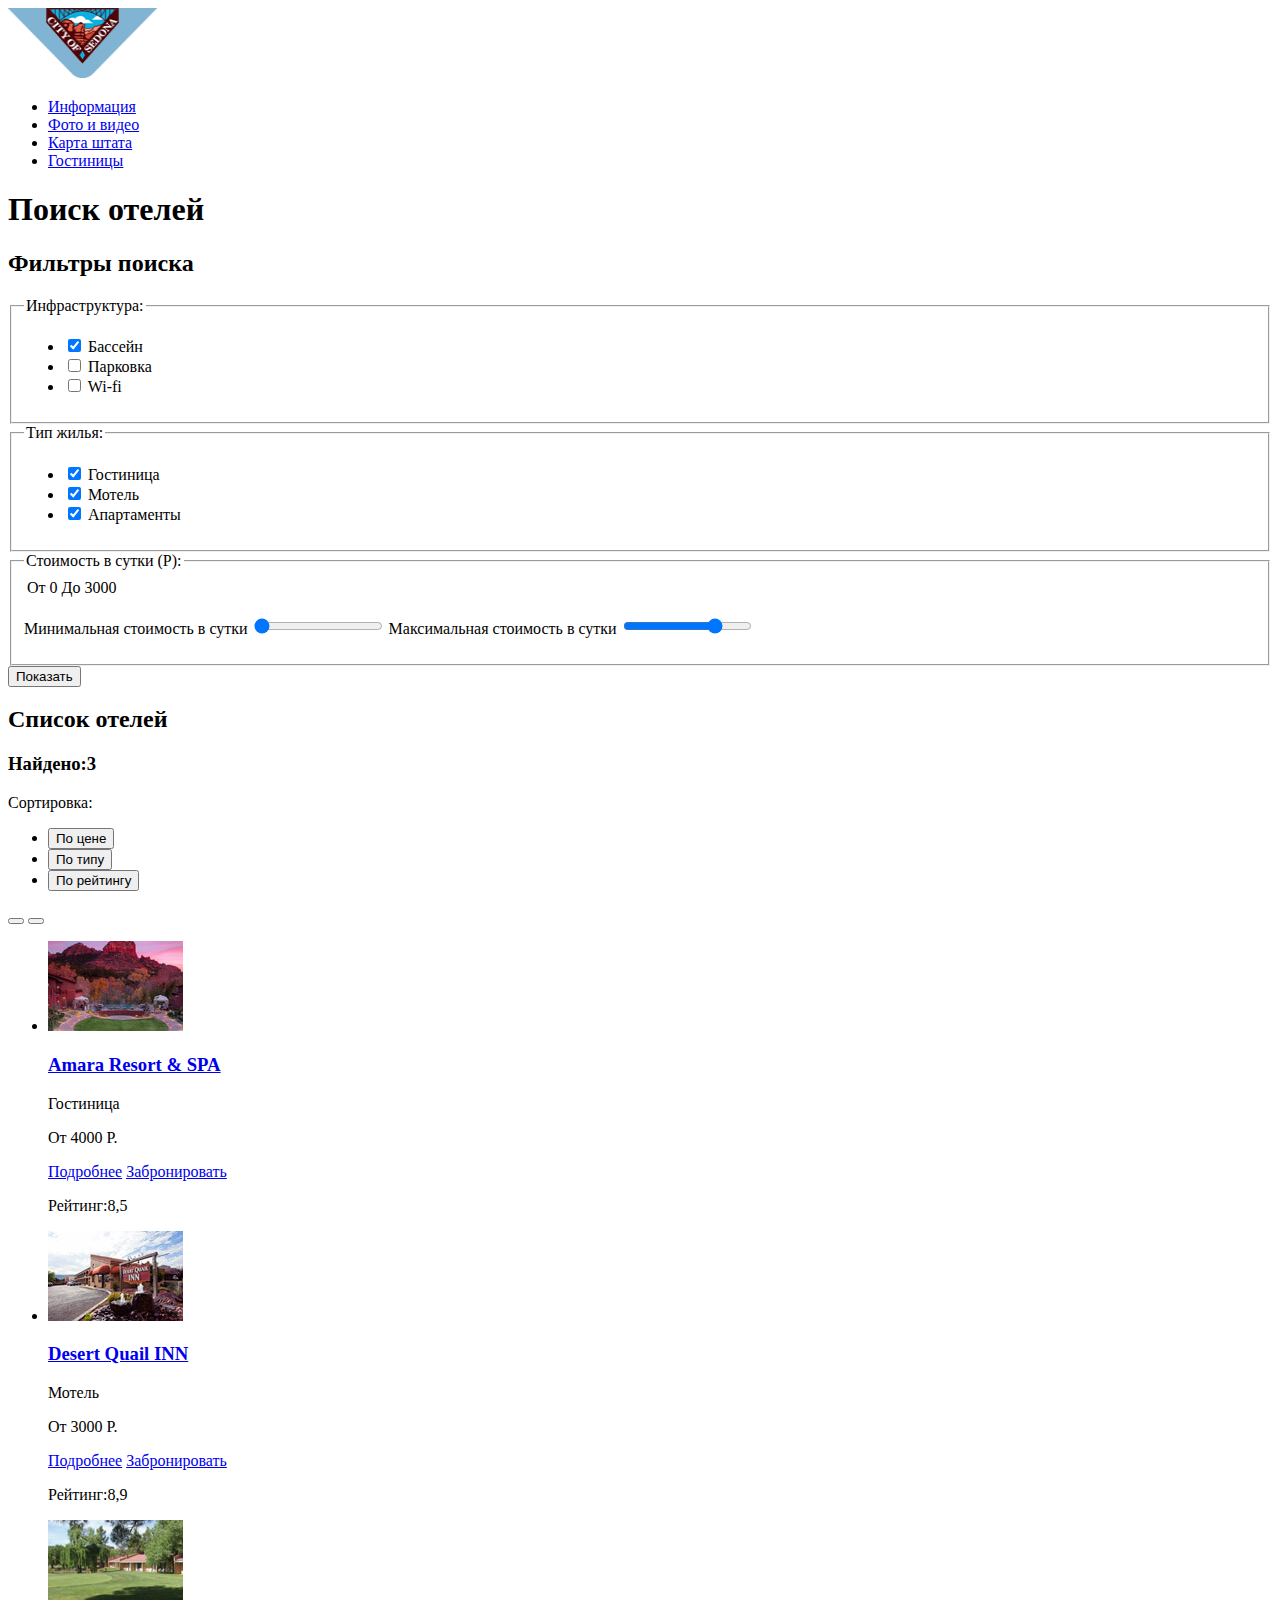
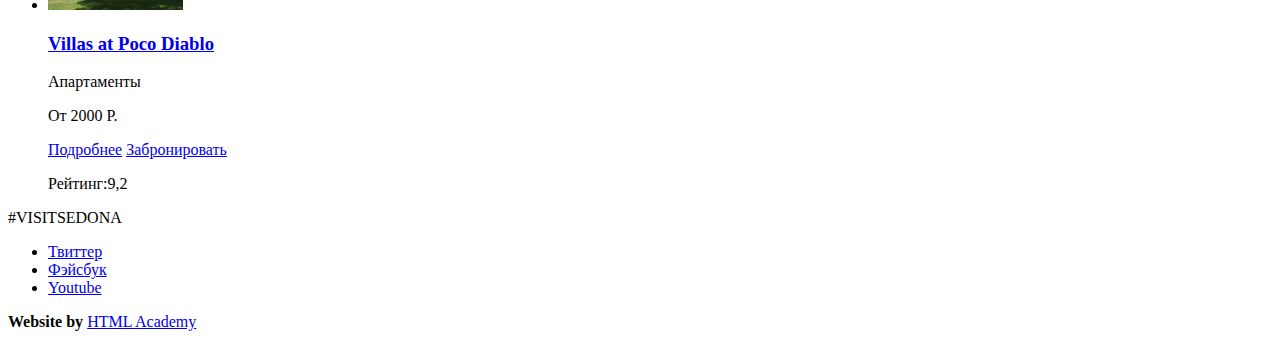
==== hotels.html @ f0451acb "Сделала формы и доработала доступность" ====
<!DOCTYPE html>
<html lang="ru">
  <head>
    <meta charset="utf-8">
    <title>HTML Academy: Седона</title>
  </head>
  <body>
    <header class="main-header">
      <a class="main-header-logo">
        <img src="img/index-logo.png" alt="Логотип городка Седона" width="150" height="70">
      </a>
      <nav class="main-navigation">
        <ul class="main-navigation-list">
          <li><a href="info.html">Информация</a></li>
          <li><a href="Media.html">Фото и видео</a></li>
          <li><a href="MapState.html">Карта штата</a></li>
          <li><a href="Hotels.html">Гостиницы</a></li>
        </ul>
      </nav>
    </header>
    <main class="container">
      <h1 class="visually-hidden">Поиск отелей</h1>
      <section class="filters">
        <h2 class="visually-hidden">Фильтры поиска</h2>
        <form class="filter" method="get" action="https://echo.htmlacademy.ru" onsubmit="return false" oninput="mincostout.value = mincost.valueAsNumber, maxcostout.value = maxcost.valueAsNumber">
          <fieldset>
            <legend>Инфраструктура:</legend>
            <ul>
              <li class="filter-option">
                <input class="visually-hidden filter-input filter-input-checkbox" type="checkbox" name="pool" id="filter-pool" checked>
                <label for="filter-pool">Бассейн</label>
              </li>
              <li class="filter-option">
                <input class="visually-hidden filter-input filter-input-checkbox" type="checkbox" name="parking" id="filter-parking" >
                <label for="filter-parking">Парковка</label>
              </li>
              <li class="filter-option">
                <input class="visually-hidden filter-input filter-input-checkbox" type="checkbox" name="Wi-fi" id="filter-Wi-fi" >
                <label for="filter-Wi-fi">Wi-fi</label>
              </li>
            </ul>
          </fieldset>
          <fieldset>
            <legend>Тип жилья:</legend>
            <ul>
              <li class="filter-option">
                <input class="visually-hidden filter-input filter-input-checkbox" type="checkbox" name="hotel" id="filter-hotel" checked>
                <label for="filter-hotel">Гостиница</label>
              </li>
              <li class="filter-option">
                <input class="visually-hidden filter-input filter-input-checkbox" type="checkbox" name="motel" id="filter-motel" checked>
                <label for="filter-motel">Мотель</label>
              </li>
              <li class="filter-option">
                <input class="visually-hidden filter-input filter-input-checkbox" type="checkbox" name="apartment" id="filter-apartment" checked>
                <label for="filter-apartment">Апартаменты</label>
              </li>
            </ul>
          </fieldset>
          <fieldset>
            <legend>Стоимость в сутки (Р):</legend>
            <table>
              <tr>
                <td class="filter-out">
                  От <output name="mincostout" for="filter-min-cost">0</output>
                </td>
                <td class="filter-out">
                  До <output name="maxcostout" for="filter-max-cost">3000</output>
                </td>
              </tr>
            </table>
            <p class="filter-range">
              <label  class="visually-hidden" for="filter-min-cost">Минимальная стоимость в сутки</label>
              <input type="range" id="filter-min-cost" name="mincost" min="0" max="4000" value="0">
              <label  class="visually-hidden" for="filter-max-cost">Максимальная стоимость в сутки</label>
              <input type="range" id="filter-max-cost" name="maxcost" min="0" max="4000" value="3000">
            </p>
          </fieldset>
          <button class="button" type="submit">Показать</button>
        </form>
      </section>
      <section class="result-filters">
        <h2 class="visually-hidden">Список отелей</h2>
        <header class="header-result">
          <h3>Найдено:3</h3>
          <p>Сортировка:</p>
          <ul class="sort-list">
            <li class="sort-item-current">
              <button class="button-sort" type="button">По цене</button>
            </li>
            <li>
              <button class="button-sort" type="button">По типу</button>
            </li>
            <li>
              <button class="button-sort" type="button">По рейтингу</button>
            </li>
          </ul>
          <button class="sort-up" type="button"></button>
          <button class="sort-down" type="button"></button>
        </header>
        <!--<table class="hotels-list">
          <tr>
            <td class="hotel-item-image">
              <a href="hotel-item.html">
                <img src="img/hotel-1.jpg" width="135" height="90" alt="Отель Amara Resort &amp; SPA">
              </a>
            </td>
            <td class="hotel-item-desc">
              <h3>
                <a href="hotel-item.html">Amara Resort &amp; SPA</a>
              </h3>
              <p class="hotel-item-kind">Гостиница</p>
              <p class="hotel-item-price">От 4000 Р.</p>
              <a class="button button-more" href="hotel-item.html">Подробнее</a>
              <a class="button button-book" href="#">Забронировать</a>
            </td>
            <td class="rating">
              <span class="stars-four"></span>
              <p class="rating-value">Рейтинг:8,5</p>
            </td>
          </tr>
          <tr>
            <td class="hotel-item-image">
              <a href="hotel-item.html">
                <img src="img/hotel-2.jpg" width="135" height="90" alt="Desert Quail INN">
              </a>
            </td>
            <td class="hotel-item-desc">
              <h3>
                <a href="hotel-item.html">Desert Quail INN</a>
              </h3>
              <p class="hotel-item-kind">Мотель</p>
              <p class="hotel-item-price">От 3000 Р.</p>
              <a class="button button-more" href="hotel-item.html">Подробнее</a>
              <a class="button button-book" href="#">Забронировать</a>
            </td>
            <td class="rating">
              <span class="stars-three"></span>
              <p class="rating-value">Рейтинг:8,9</p>
            </td>
          </tr>
          <tr>
            <td class="hotel-item-image">
              <a href="hotel-item.html">
                <img src="img/hotel-3.jpg" width="135" height="90" alt="Villas at Poco Diablo">
              </a>
            </td>
            <td class="hotel-item-desc">
              <h3>
                <a href="hotel-item.html">Villas at Poco Diablo</a>
              </h3>
              <p class="hotel-item-kind">Апартаменты</p>
              <p class="hotel-item-price">От 2000 Р.</p>
              <a class="button button-more" href="hotel-item.html">Подробнее</a>
              <a class="button button-book" href="#">Забронировать</a>
            </td>
            <td class="rating">
              <span class="stars-two"></span>
              <p class="rating-value">Рейтинг:9,2</p>
            </td>
          </tr>
        </table>-->
        <ul class="hotels-list">
          <li>
            <div class="hotel-item-image">
              <a href="hotel-item.html">
                <img src="img/hotel-1.jpg" width="135" height="90" alt="Отель Amara Resort &amp; SPA">
              </a>
            </div>
            <div class="hotel-item-desc">
              <h3>
                <a href="hotel-item.html">Amara Resort &amp; SPA</a>
              </h3>
              <p class="hotel-item-kind">Гостиница</p>
              <p class="hotel-item-price">От 4000 Р.</p>
              <a class="button button-more" href="hotel-item.html">Подробнее</a>
              <a class="button button-book" href="#">Забронировать</a>
            </div>
            <div class="rating">
              <span class="stars-four"></span>
              <p class="rating-value">Рейтинг:8,5</p>
            </div>
          </li>
          <li>
            <div class="hotel-item-image">
              <a href="hotel-item.html">
                <img src="img/hotel-2.jpg" width="135" height="90" alt="Desert Quail INN">
              </a>
            </div>
            <div class="hotel-item-desc">
              <h3>
                <a href="hotel-item.html">Desert Quail INN</a>
              </h3>
              <p class="hotel-item-kind">Мотель</p>
              <p class="hotel-item-price">От 3000 Р.</p>
              <a class="button button-more" href="hotel-item.html">Подробнее</a>
              <a class="button button-book" href="#">Забронировать</a>
            </div>
            <div class="rating">
              <span class="stars-three"></span>
              <p class="rating-value">Рейтинг:8,9</p>
            </div>
          </li>
          <li>
            <div class="hotel-item-image">
              <a href="hotel-item.html">
                <img src="img/hotel-3.jpg" width="135" height="90" alt="Villas at Poco Diablo">
              </a>
            </div>
            <div class="hotel-item-desc">
              <h3>
                <a href="hotel-item.html">Villas at Poco Diablo</a>
              </h3>
              <p class="hotel-item-kind">Апартаменты</p>
              <p class="hotel-item-price">От 2000 Р.</p>
              <a class="button button-more" href="hotel-item.html">Подробнее</a>
              <a class="button button-book" href="#">Забронировать</a>
            </div>
            <div class="rating">
              <span class="stars-two"></span>
              <p class="rating-value">Рейтинг:9,2</p>
            </div>
          </li>
        </ul>
      </section>
    </main>
    <footer class="main-footer">
      <div class="main-footer-tag">
        <p>#VISITSEDONA</p>
      </div>
      <div class="footer-social">
        <ul>
          <li><a class="social-button" href="#">Твиттер</a></li>
          <li><a class="social-button" href="#">Фэйсбук</a></li>
          <li><a class="social-button" href="#">Youtube</a></li>
        </ul>
      </div>
      <div class="footer-copyright">
        <b>Website by</b>
        <a class="button" href="https://htmlacademy.ru/intensive/htmlcss">HTML Academy</a>
      </div>
    </footer>
  </body>
</html>
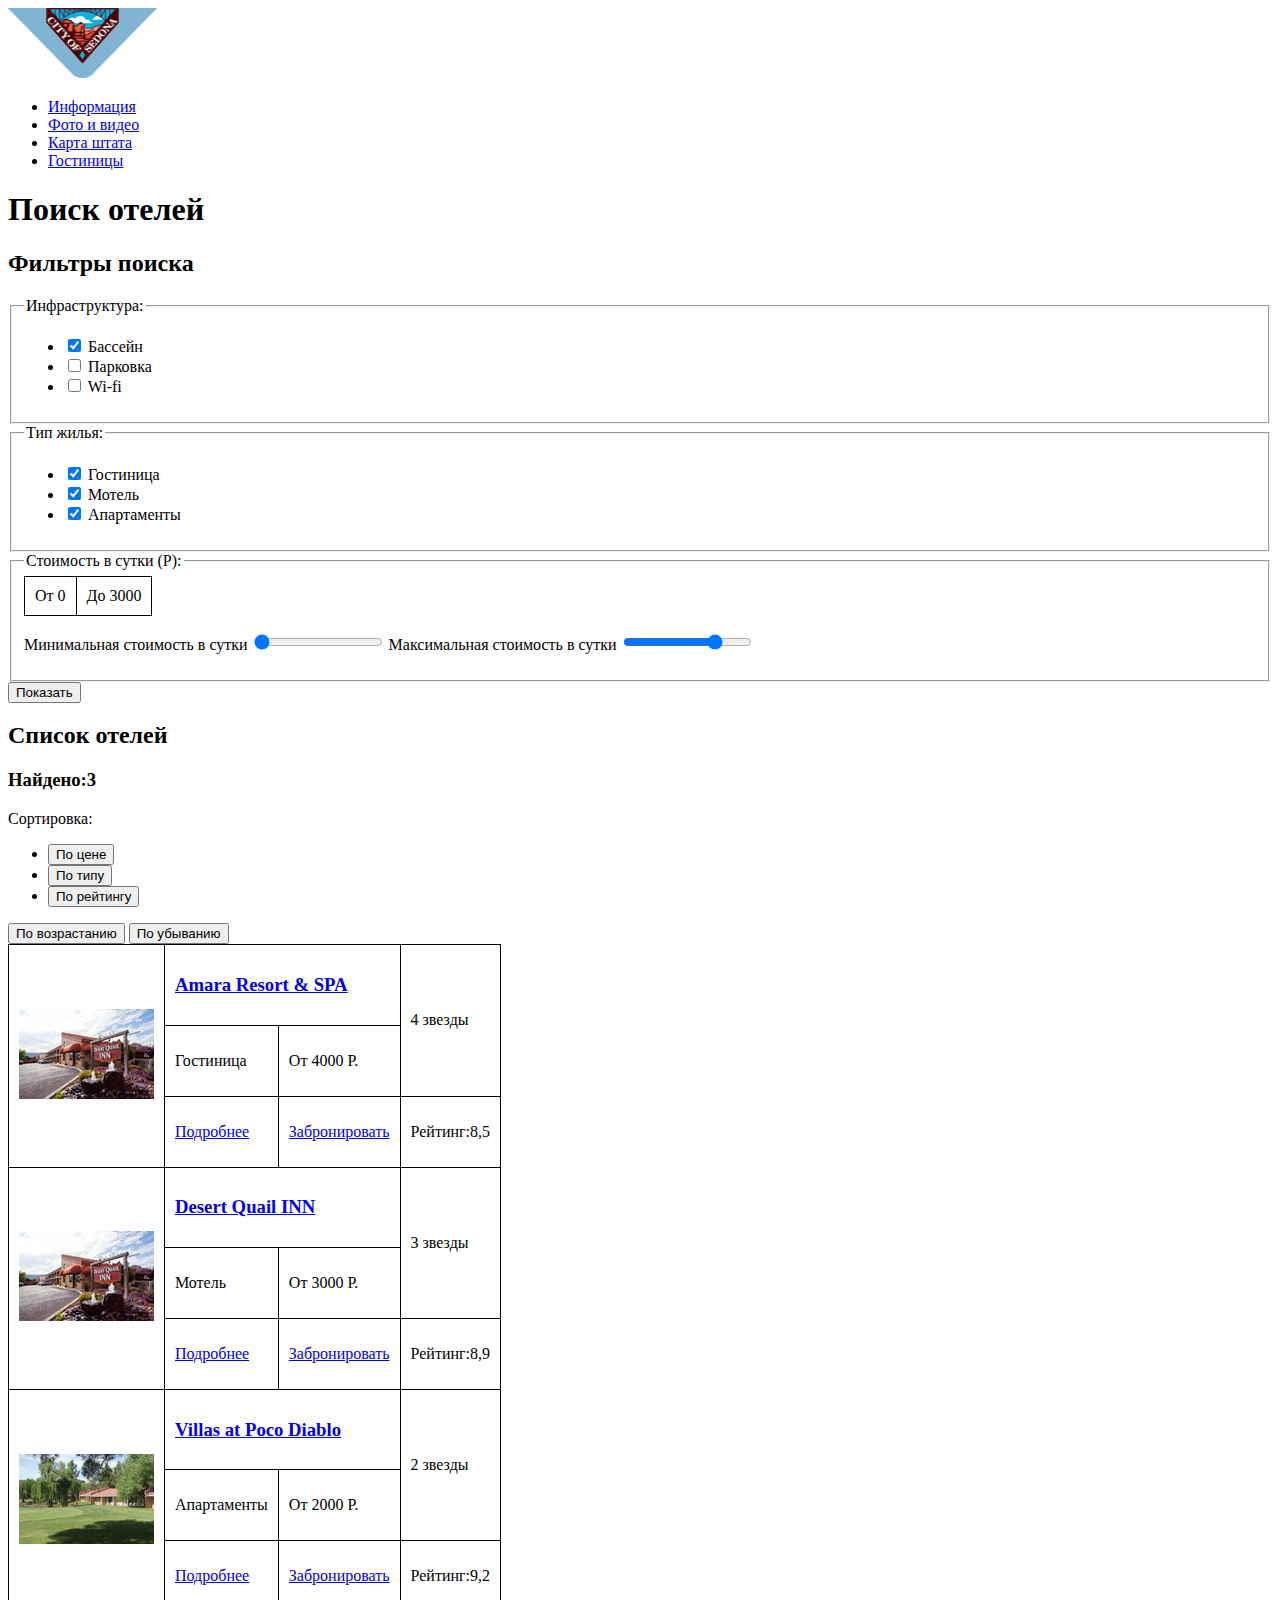
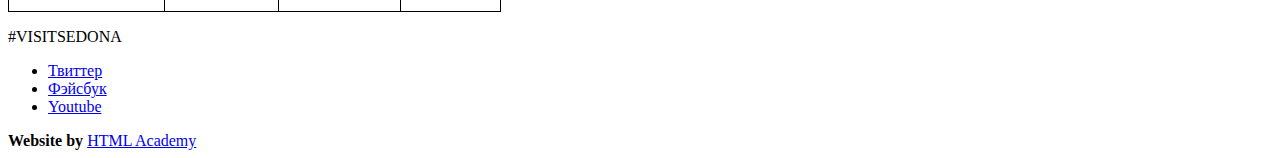
==== commit 6595e09e: "Доработала таблицу" ====
--- a/hotels.html
+++ b/hotels.html
@@ -3,6 +3,15 @@
   <head>
     <meta charset="utf-8">
     <title>HTML Academy: Седона</title>
+    <style>
+      table{
+        border-collapse: collapse;
+      }
+      td {
+        border: 1px solid black;
+        padding: 10px;
+      }
+    </style>
   </head>
   <body>
     <header class="main-header">
@@ -95,72 +104,114 @@
               <button class="button-sort" type="button">По рейтингу</button>
             </li>
           </ul>
-          <button class="sort-up" type="button"></button>
-          <button class="sort-down" type="button"></button>
+          <button class="sort-up" type="button">По возрастанию</button>
+          <button class="sort-down" type="button">По убыванию</button>
         </header>
-        <!--<table class="hotels-list">
-          <tr>
-            <td class="hotel-item-image">
-              <a href="hotel-item.html">
-                <img src="img/hotel-1.jpg" width="135" height="90" alt="Отель Amara Resort &amp; SPA">
-              </a>
-            </td>
-            <td class="hotel-item-desc">
+        <table class="hotels-list">
+          <tr>
+            <td rowspan="3" class="hotel-item-image">
+              <a href="hotel-item.html">
+                <img src="img/hotel-2.jpg" width="135" height="90" alt="Desert Quail INN">
+              </a>
+            </td>
+            <td colspan="2">
               <h3>
                 <a href="hotel-item.html">Amara Resort &amp; SPA</a>
               </h3>
+            </td>
+            <td rowspan="2" class="hotel-item-stars">
+              <span class="stars-four">4 звезды</span>
+            </td>
+          </tr>
+          <tr>
+            <td >
               <p class="hotel-item-kind">Гостиница</p>
+            </td>
+            <td >
               <p class="hotel-item-price">От 4000 Р.</p>
-              <a class="button button-more" href="hotel-item.html">Подробнее</a>
-              <a class="button button-book" href="#">Забронировать</a>
-            </td>
-            <td class="rating">
-              <span class="stars-four"></span>
+            </td>
+          </tr>
+          <tr>
+            <td>
+              <a class="button button-more" href="hotel-item.html">Подробнее</a>
+            </td>
+            <td >
+              <a class="button button-book" href="#">Забронировать</a>
+            </td>
+            <td>
               <p class="rating-value">Рейтинг:8,5</p>
             </td>
           </tr>
           <tr>
-            <td class="hotel-item-image">
+            <td rowspan="3" class="hotel-item-image">
               <a href="hotel-item.html">
                 <img src="img/hotel-2.jpg" width="135" height="90" alt="Desert Quail INN">
               </a>
             </td>
-            <td class="hotel-item-desc">
+            <td colspan="2">
               <h3>
                 <a href="hotel-item.html">Desert Quail INN</a>
               </h3>
+            </td>
+            <td rowspan="2" class="hotel-item-stars">
+              <span class="stars-three">3 звезды</span>
+            </td>
+          </tr>
+          <tr>
+            <td >
               <p class="hotel-item-kind">Мотель</p>
+            </td>
+            <td >
               <p class="hotel-item-price">От 3000 Р.</p>
-              <a class="button button-more" href="hotel-item.html">Подробнее</a>
-              <a class="button button-book" href="#">Забронировать</a>
-            </td>
-            <td class="rating">
-              <span class="stars-three"></span>
+            </td>
+          </tr>
+          <tr>
+            <td>
+              <a class="button button-more" href="hotel-item.html">Подробнее</a>
+            </td>
+            <td >
+              <a class="button button-book" href="#">Забронировать</a>
+            </td>
+            <td>
               <p class="rating-value">Рейтинг:8,9</p>
             </td>
           </tr>
           <tr>
-            <td class="hotel-item-image">
+            <td rowspan="3" class="hotel-item-image">
               <a href="hotel-item.html">
                 <img src="img/hotel-3.jpg" width="135" height="90" alt="Villas at Poco Diablo">
               </a>
             </td>
-            <td class="hotel-item-desc">
+            <td colspan="2">
               <h3>
                 <a href="hotel-item.html">Villas at Poco Diablo</a>
               </h3>
+            </td>
+            <td rowspan="2" class="hotel-item-stars">
+              <span class="stars-two">2 звезды</span>
+            </td>
+          </tr>
+          <tr>
+            <td >
               <p class="hotel-item-kind">Апартаменты</p>
+            </td>
+            <td >
               <p class="hotel-item-price">От 2000 Р.</p>
-              <a class="button button-more" href="hotel-item.html">Подробнее</a>
-              <a class="button button-book" href="#">Забронировать</a>
-            </td>
-            <td class="rating">
-              <span class="stars-two"></span>
+            </td>
+          </tr>
+          <tr>
+            <td>
+              <a class="button button-more" href="hotel-item.html">Подробнее</a>
+            </td>
+            <td >
+              <a class="button button-book" href="#">Забронировать</a>
+            </td>
+            <td>
               <p class="rating-value">Рейтинг:9,2</p>
             </td>
           </tr>
-        </table>-->
-        <ul class="hotels-list">
+        </table>
+        <!--<ul class="hotels-list">
           <li>
             <div class="hotel-item-image">
               <a href="hotel-item.html">
@@ -221,7 +272,7 @@
               <p class="rating-value">Рейтинг:9,2</p>
             </div>
           </li>
-        </ul>
+        </ul>-->
       </section>
     </main>
     <footer class="main-footer">
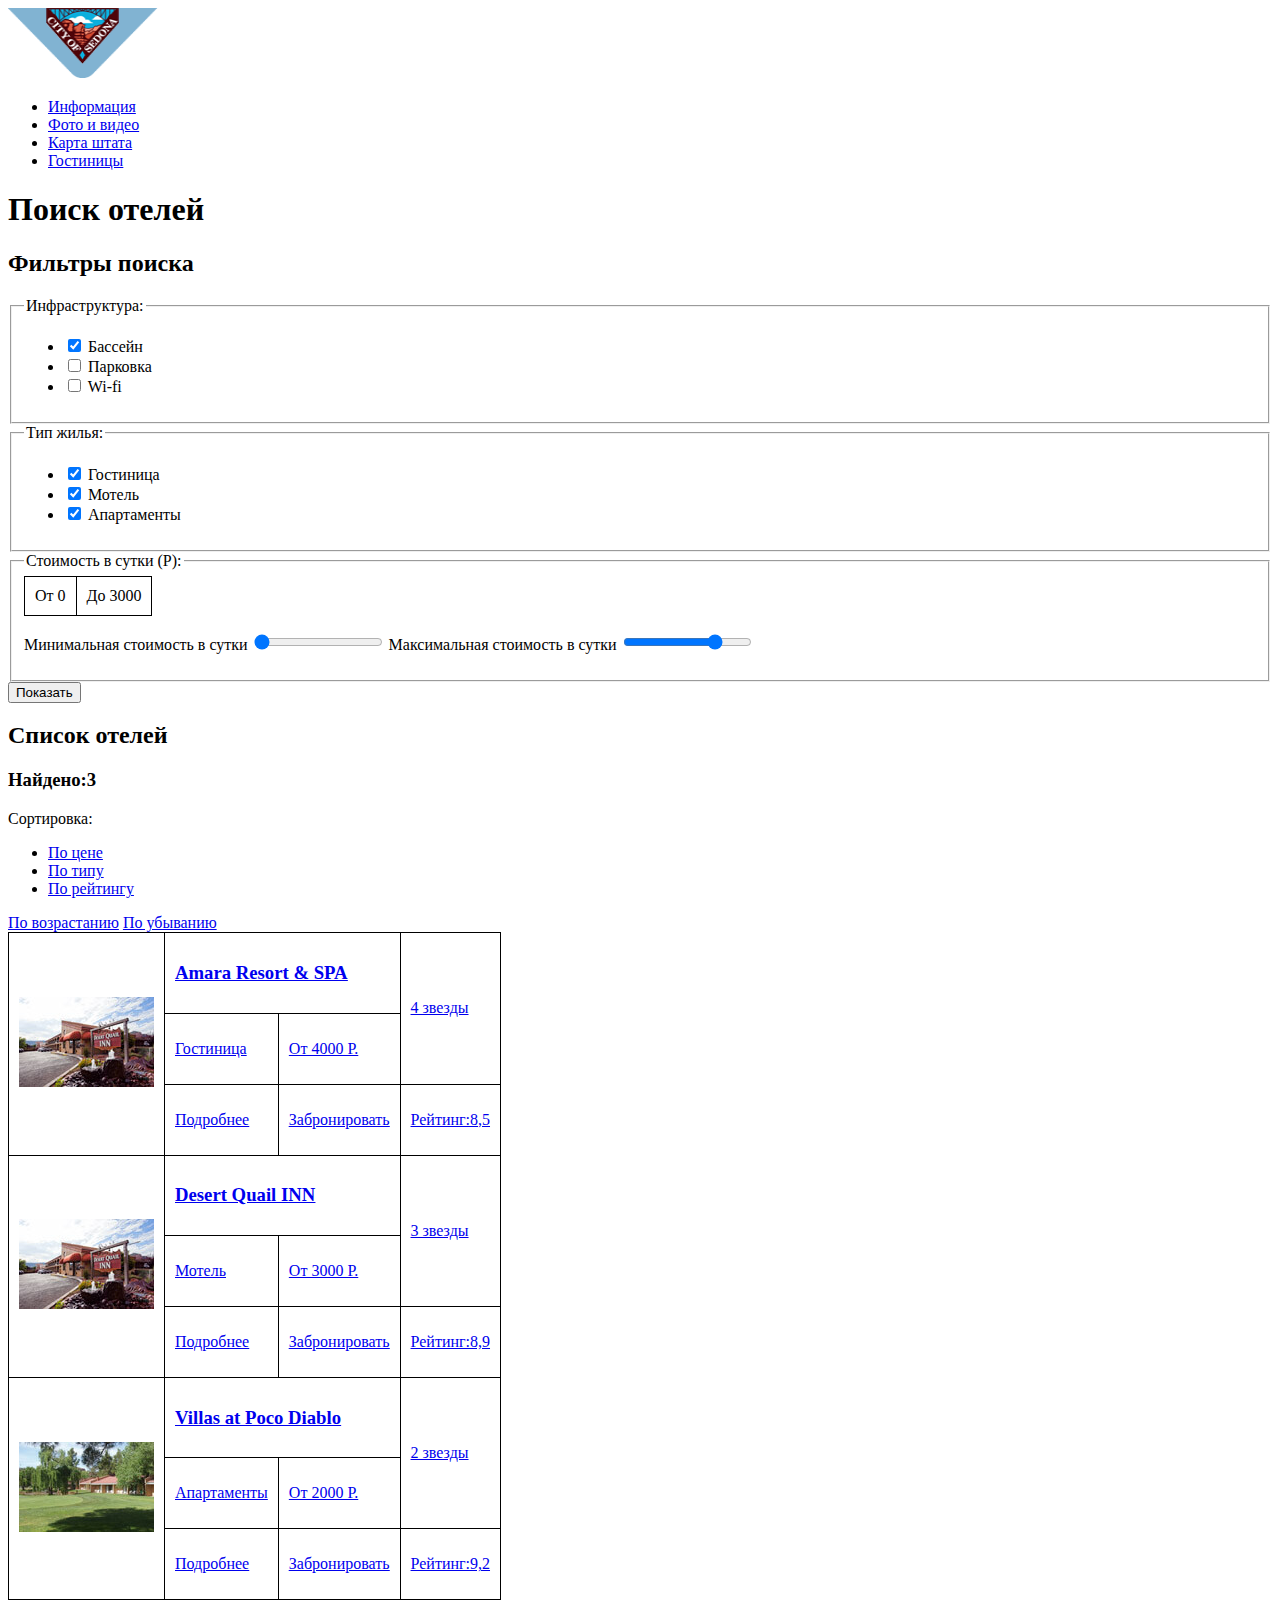
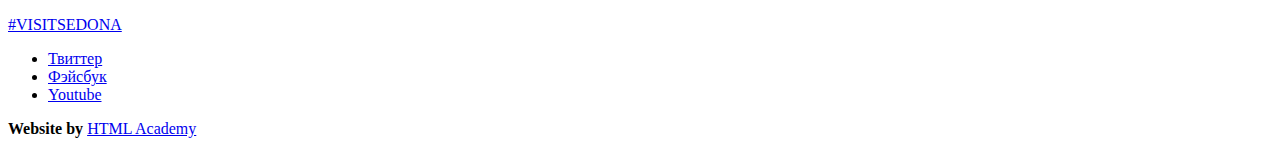
==== commit ccdc4be2: "Базовая стилизация главной страницы" ====
--- a/hotels.html
+++ b/hotels.html
@@ -95,17 +95,17 @@
           <p>Сортировка:</p>
           <ul class="sort-list">
             <li class="sort-item-current">
-              <button class="button-sort" type="button">По цене</button>
+              <a href="#" class="button-sort" >По цене</a>
             </li>
             <li>
-              <button class="button-sort" type="button">По типу</button>
+              <a href="#"  class="button-sort" >По типу</a>
             </li>
             <li>
-              <button class="button-sort" type="button">По рейтингу</button>
+              <a href="#"  class="button-sort" >По рейтингу</a>
             </li>
           </ul>
-          <button class="sort-up" type="button">По возрастанию</button>
-          <button class="sort-down" type="button">По убыванию</button>
+          <a  href="#" class="sort-up">По возрастанию</a>
+          <a href="#" class="sort-down">По убыванию</button>
         </header>
         <table class="hotels-list">
           <tr>
@@ -211,6 +211,7 @@
             </td>
           </tr>
         </table>
+        <div onclick="document.window.href = 'www.yandex.ru'"></div>
         <!--<ul class="hotels-list">
           <li>
             <div class="hotel-item-image">
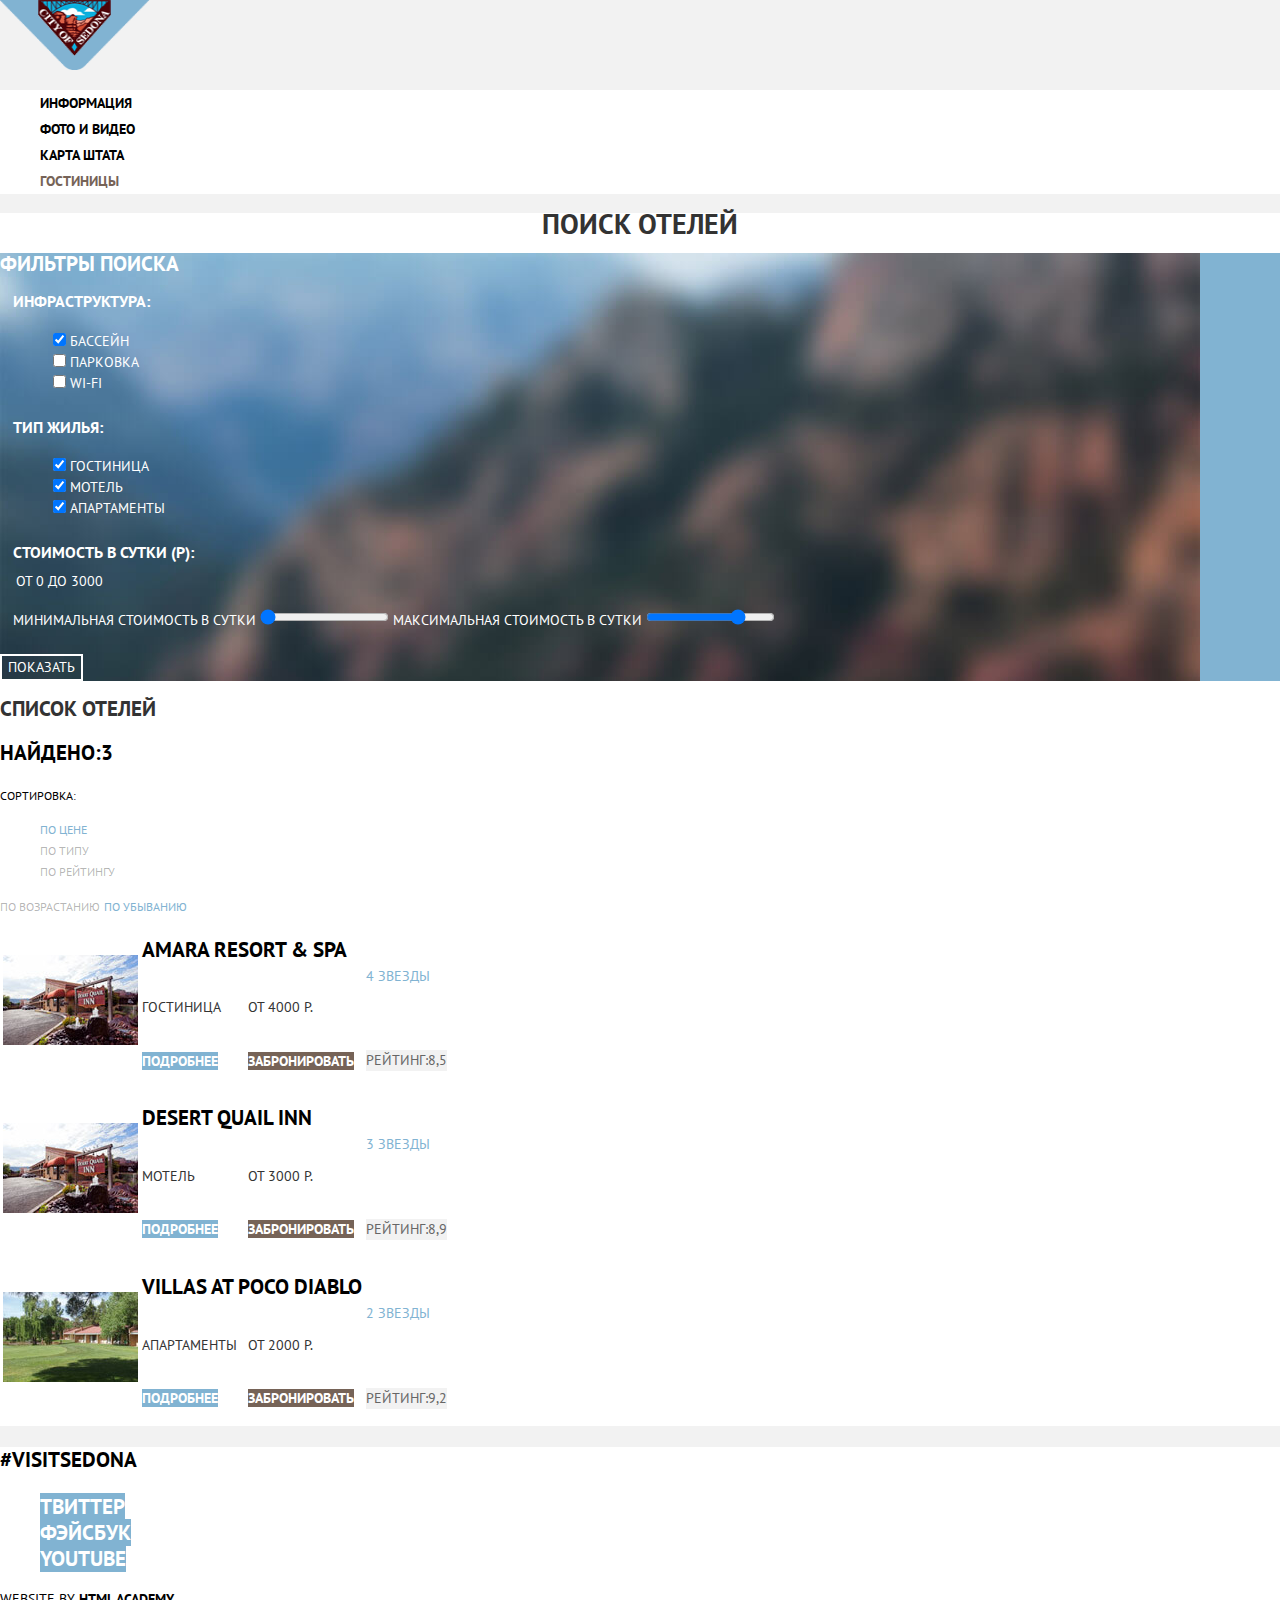
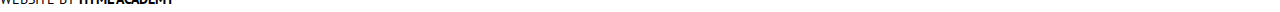
==== commit 10cbe878: "Базовая стилизация страницы с отелями" ====
--- a/hotels.html
+++ b/hotels.html
@@ -3,16 +3,9 @@
   <head>
     <meta charset="utf-8">
     <title>HTML Academy: Седона</title>
-    <style>
-      table{
-        border-collapse: collapse;
-      }
-      td {
-        border: 1px solid black;
-        padding: 10px;
-      }
-    </style>
-  </head>
+    <link href="https://fonts.googleapis.com/css?family=PT+Sans:400,700&amp;subset=cyrillic" rel="stylesheet">
+    <link href="css/normalize.css" rel="stylesheet">
+    <link href="css/style.css" rel="stylesheet">
   <body>
     <header class="main-header">
       <a class="main-header-logo">
@@ -23,7 +16,7 @@
           <li><a href="info.html">Информация</a></li>
           <li><a href="Media.html">Фото и видео</a></li>
           <li><a href="MapState.html">Карта штата</a></li>
-          <li><a href="Hotels.html">Гостиницы</a></li>
+          <li  class="main-navigation-current"><a href="Hotels.html">Гостиницы</a></li>
         </ul>
       </nav>
     </header>
@@ -40,7 +33,7 @@
                 <label for="filter-pool">Бассейн</label>
               </li>
               <li class="filter-option">
-                <input class="visually-hidden filter-input filter-input-checkbox" type="checkbox" name="parking" id="filter-parking" >
+                <input class="visually-hidden filter-input filter-input-checkbox" type="checkbox" name="parking" id="filter-parking">
                 <label for="filter-parking">Парковка</label>
               </li>
               <li class="filter-option">
@@ -105,7 +98,7 @@
             </li>
           </ul>
           <a  href="#" class="sort-up">По возрастанию</a>
-          <a href="#" class="sort-down">По убыванию</button>
+          <a href="#" class="sort-down">По убыванию</a>
         </header>
         <table class="hotels-list">
           <tr>
@@ -133,10 +126,10 @@
           </tr>
           <tr>
             <td>
-              <a class="button button-more" href="hotel-item.html">Подробнее</a>
-            </td>
-            <td >
-              <a class="button button-book" href="#">Забронировать</a>
+              <a class="button-more" href="hotel-item.html">Подробнее</a>
+            </td>
+            <td >
+              <a class="button-book" href="#">Забронировать</a>
             </td>
             <td>
               <p class="rating-value">Рейтинг:8,5</p>
@@ -167,10 +160,10 @@
           </tr>
           <tr>
             <td>
-              <a class="button button-more" href="hotel-item.html">Подробнее</a>
-            </td>
-            <td >
-              <a class="button button-book" href="#">Забронировать</a>
+              <a class="button-more" href="hotel-item.html">Подробнее</a>
+            </td>
+            <td >
+              <a class="button-book" href="#">Забронировать</a>
             </td>
             <td>
               <p class="rating-value">Рейтинг:8,9</p>
@@ -201,17 +194,16 @@
           </tr>
           <tr>
             <td>
-              <a class="button button-more" href="hotel-item.html">Подробнее</a>
-            </td>
-            <td >
-              <a class="button button-book" href="#">Забронировать</a>
+              <a class="button-more" href="hotel-item.html">Подробнее</a>
+            </td>
+            <td >
+              <a class="button-book" href="#">Забронировать</a>
             </td>
             <td>
               <p class="rating-value">Рейтинг:9,2</p>
             </td>
           </tr>
         </table>
-        <div onclick="document.window.href = 'www.yandex.ru'"></div>
         <!--<ul class="hotels-list">
           <li>
             <div class="hotel-item-image">
--- a/css/style.css
+++ b/css/style.css
@@ -0,0 +1,455 @@
+body {
+  margin: 0;
+  padding: 0;
+
+  font-family: "PT Sans", Arial, sans-serif;
+  font-size: 14px;
+  line-height: 21px;
+  font-weight: 400;
+  color: #333333;
+  text-transform: uppercase;
+
+  background-color: #f2f2f2;
+}
+
+a {
+  text-decoration: none;
+}
+
+.main-navigation {
+  font-size: 14px;
+  line-height: 26px;
+  font-weight: 700;
+  color: #000000;
+
+  background-color: #ffffff;
+}
+
+.main-navigation-list {
+  list-style: none;
+}
+
+.main-navigation-list a {
+  color: #000000;
+}
+
+.main-navigation-list a:hover,
+.main-navigation-list a:hover {
+  color: #81b3d2;
+}
+
+
+.main-navigation-list a:focus,
+.main-navigation-list a:focus {
+  color: #b2b2b2;
+}
+
+.main-navigation-current {
+  color: #766357;
+}
+
+.container {
+  color: #333333;
+
+  background-color: #ffffff;
+}
+
+.container > h1{
+  text-align: center;
+}
+
+.index-banner {
+  text-align: center;
+}
+
+
+.features > h2,
+.features > h3,
+.features-text {
+  text-align: center;
+}
+
+.features h3 {
+  font-size: 21px;
+  line-height: 26px;
+  font-weight: 700;
+  color: #000000;
+
+}
+
+.features-list {
+  list-style: none;
+}
+
+.feature-box {
+  background-color: #eeeeee;
+  text-align: center;
+}
+
+.feature-first .feature-box,
+.feature-second .feature-box {
+  text-align: center;
+  color: #ffffff;
+
+  background-color: #81b3d2;
+}
+
+.feature-first .feature-box > h3,
+.feature-second .feature-box > h3{
+  color: #ffffff;
+}
+
+.feature-first .feature-first-list {
+  list-style: none;
+  text-align: center;
+  color: #333333
+
+  background-color: #ffffff
+}
+
+.search-hotels {
+  text-align: center;
+  color: #333333
+  background-color: #ffffff
+}
+
+.search-hotels h2 {
+  font-size: 30px;
+  line-height: 36px;
+  font-weight: 700;
+  color: #000000;
+}
+
+.button-search-hotels {
+  font: inherit;
+
+  font-size: 21px;
+  line-height: 26px;
+  font-weight: 700;
+  color: #ffffff;
+  vertical-align: middle;
+  text-align: center;
+  text-transform: uppercase;
+
+  background-color: #766357;
+  border: none;
+}
+
+button.button-search-hotels:hover {
+  background-color: #604e43;
+}
+
+button.button-search-hotels:focus {
+  color: #847870;
+  background-color: #503e33;
+}
+
+
+.modal-search-hotels {
+  font-size: 14px;
+  line-height: 26px;
+  font-weight: 700;
+  color: #000000;
+}
+.search-hotels input {
+  font: inherit;
+  font-size: 14px;
+  line-height: 26px;
+  font-weight: 700;
+  color: #000000;
+
+  border: none;
+  background-color: #f2f2f2;
+}
+
+.search-hotels input:hover {
+  border: none;
+  background-color: #ebebeb;;
+}
+
+.search-hotels input:focus {
+  border: 2px solid #e5e5e5;
+  background-color: #ffffff;
+}
+
+
+.search-hotels .button {
+  font: inherit;
+
+  font-size: 21px;
+  line-height: 26px;
+  font-weight: 700;
+  color: #ffffff;
+  vertical-align: middle;
+  text-align: center;
+  text-transform: uppercase;
+
+  background-color: #81b3d2;
+  border: none;
+}
+
+button.button:hover {
+  background-color: #669ec0;
+}
+
+button.button:focus {
+  color: #87b6d1;
+  background-color: #5496bd;
+}
+
+.main-navigation-current a{
+  color: #766357;
+}
+
+.filters {
+  color: #ffffff;
+
+
+  background-color: #81b3d2;
+  background-image: url("../img/filter-background1200.jpg");
+  background-repeat: no-repeat ;
+  background-position: auto;
+}
+
+.filter fieldset {
+  border: none;
+}
+
+.filter legend {
+  font-size: 16px;
+  line-height: 21px;
+  font-weight: 700;
+}
+
+.filter li {
+  list-style: none;
+}
+
+.filter input {
+
+}
+
+.filter-input:disabled {
+  color: #6a6a6a;
+
+  opacity: 0.5;
+}
+
+.filter button {
+  border: 2px solid #ffffff;
+  font-size: 14px;
+  line-height: 21px;
+  font-weight: 400;
+  text-transform: uppercase;
+  color: #ffffff;
+
+  background-color: rgba(255, 255, 255, 0);
+}
+
+.filter button:hover {
+  color: #000000;
+
+  background-color: rgba(255, 255, 255, 1);
+}
+
+.header-result h3 {
+  font-size: 21px;
+  line-height: 26px;
+  font-weight: 700;
+  text-transform: uppercase;
+  color: #000000;
+}
+
+.header-result p {
+  font-size: 12px;
+  line-height: 18px;
+  font-weight: 400;
+  text-transform: uppercase;
+  color: #000000;
+}
+
+.sort-list li {
+  list-style: none;
+}
+
+.button-sort {
+  font-size: 12px;
+  line-height: 18px;
+  font-weight: 400;
+  text-transform: uppercase;
+  color: rgba(0, 0, 0, 0.3);
+}
+
+.sort-item-current .button-sort {
+  color: #81b3d2;
+}
+
+a.button-sort:hover {
+  color: #81b3d2;
+}
+
+a.button-sort:focus {
+  color: #000000;
+}
+
+.sort-up {
+  font-size: 12px;
+  line-height: 18px;
+  font-weight: 400;
+  text-transform: uppercase;
+  color: rgba(0, 0, 0, 0.3);
+}
+
+.sort-down {
+  font-size: 12px;
+  line-height: 18px;
+  font-weight: 400;
+  text-transform: uppercase;
+  color: #81b3d2;
+}
+
+a.sort-up:hover,
+a.sort-down:hover {
+  color: #000000;
+}
+
+a.sort-up:focus,
+a.sort-down:focus {
+  color: #81b3d2;
+}
+
+.hotels-list h3 a {
+  font-size: 21px;
+  line-height: 26px;
+  font-weight: 700;
+  text-transform: uppercase;
+  color: #000000;
+}
+
+.hotels-list h3 a:hover {
+  color: #81b3d2;
+}
+
+.hotels-list h3 a:focus {
+  color:  rgba(0, 0, 0, 0.3);
+}
+
+a.button-more {
+  font: inherit;
+
+  font-size: 14px;
+  line-height: 21px;
+  font-weight: 700;
+  color: #ffffff;
+  vertical-align: middle;
+  text-align: center;
+  text-transform: uppercase;
+
+  background-color: #81b3d2;
+  border: none;
+}
+
+a.button-more:hover {
+  background-color: #669ec0;
+}
+
+a.button-more:focus {
+  color: #87b6d1;
+  background-color: #5496bd;
+}
+
+a.button-book {
+  font: inherit;
+
+  font-size: 14px;
+  line-height: 21px;
+  font-weight: 700;
+  color: #ffffff;
+  vertical-align: middle;
+  text-align: center;
+  text-transform: uppercase;
+
+  background-color: #766357;
+  border: none;
+}
+
+a.button-book:hover {
+  background-color: #604e43;
+}
+
+a.button-book:focus {
+  color: #847870;
+  background-color: #503e33;
+}
+
+.hotels-list span {
+  color: #81b3d2;
+}
+
+.rating-value {
+  font-size: 14px;
+  line-height: 21px;
+  font-weight: 400;
+  color: #666666;
+
+  background-color: #f2f2f2;
+
+}
+
+.main-footer {
+  background-color: #ffffff;
+}
+
+.main-footer-tag {
+  font-size: 21px;
+  line-height: 26px;
+  font-weight: 700;
+  color: #000000;
+}
+
+.footer-social li{
+  list-style: none;
+}
+
+.footer-social a{
+  font-size: 21px;
+  line-height: 26px;
+  font-weight: 700;
+  color: #ffffff;
+  vertical-align: middle;
+  text-align: center;
+  background-color: #81b3d2;
+  border: none;
+}
+
+.footer-social a:hover {
+  background-color: #669ec0;
+}
+
+.footer-social a:focus {
+  color: #87b6d1;
+  background-color: #5496bd;
+}
+
+.footer-copyright b {
+  font-size: 14px;
+  line-height: 26px;
+  font-weight: 400;
+  color: #000000;
+}
+
+.footer-copyright a {
+  font-size: 14px;
+  line-height: 26px;
+  font-weight: 700;
+  color: #000000;
+}
+
+.footer-copyright a:hover {
+  color: #81b3d2;
+}
+
+.footer-copyright a:focus {
+  color: #bdbbbc;
+}
+
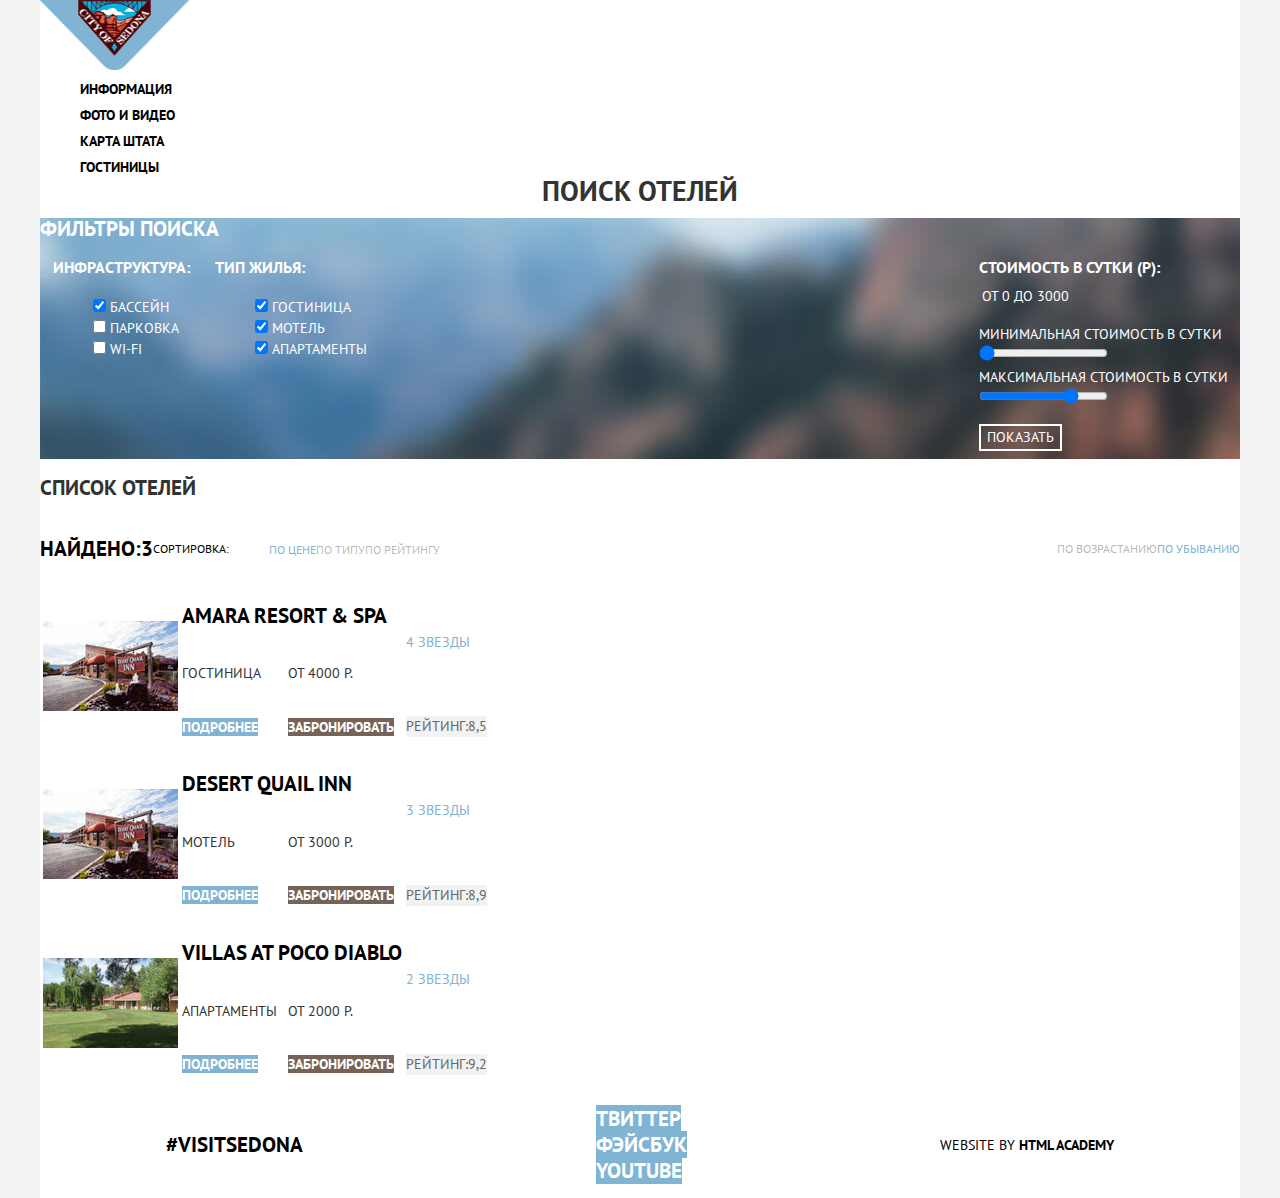
==== commit a5e65b6e: "Сетка личного проекта на флексах" ====
--- a/hotels.html
+++ b/hotels.html
@@ -7,7 +7,7 @@
     <link href="css/normalize.css" rel="stylesheet">
     <link href="css/style.css" rel="stylesheet">
   <body>
-    <header class="main-header">
+    <header class="main-header container">
       <a class="main-header-logo">
         <img src="img/index-logo.png" alt="Логотип городка Седона" width="150" height="70">
       </a>
@@ -16,7 +16,7 @@
           <li><a href="info.html">Информация</a></li>
           <li><a href="Media.html">Фото и видео</a></li>
           <li><a href="MapState.html">Карта штата</a></li>
-          <li  class="main-navigation-current"><a href="Hotels.html">Гостиницы</a></li>
+          <li  class="main-navigation-current"><a href="hotels.html">Гостиницы</a></li>
         </ul>
       </nav>
     </header>
@@ -72,13 +72,13 @@
               </tr>
             </table>
             <p class="filter-range">
-              <label  class="visually-hidden" for="filter-min-cost">Минимальная стоимость в сутки</label>
+              <label  class="visually-hidden" for="filter-min-cost">Минимальная стоимость в сутки<br></label>
               <input type="range" id="filter-min-cost" name="mincost" min="0" max="4000" value="0">
-              <label  class="visually-hidden" for="filter-max-cost">Максимальная стоимость в сутки</label>
+              <label  class="visually-hidden" for="filter-max-cost"><br>Максимальная стоимость в сутки<br></label>
               <input type="range" id="filter-max-cost" name="maxcost" min="0" max="4000" value="3000">
             </p>
+            <button class="button" type="submit">Показать</button>
           </fieldset>
-          <button class="button" type="submit">Показать</button>
         </form>
       </section>
       <section class="result-filters">
@@ -109,7 +109,7 @@
             </td>
             <td colspan="2">
               <h3>
-                <a href="hotel-item.html">Amara Resort &amp; SPA</a>
+                <a href="hotel-item.html" class="hotel-title">Amara Resort &amp; SPA</a>
               </h3>
             </td>
             <td rowspan="2" class="hotel-item-stars">
@@ -126,10 +126,10 @@
           </tr>
           <tr>
             <td>
-              <a class="button-more" href="hotel-item.html">Подробнее</a>
-            </td>
-            <td >
-              <a class="button-book" href="#">Забронировать</a>
+              <a class="btn button-more" href="hotel-item.html">Подробнее</a>
+            </td>
+            <td >
+              <a class="btn button-book" href="#">Забронировать</a>
             </td>
             <td>
               <p class="rating-value">Рейтинг:8,5</p>
@@ -143,7 +143,7 @@
             </td>
             <td colspan="2">
               <h3>
-                <a href="hotel-item.html">Desert Quail INN</a>
+                <a href="hotel-item.html" class="hotel-title">Desert Quail INN</a>
               </h3>
             </td>
             <td rowspan="2" class="hotel-item-stars">
@@ -160,10 +160,10 @@
           </tr>
           <tr>
             <td>
-              <a class="button-more" href="hotel-item.html">Подробнее</a>
-            </td>
-            <td >
-              <a class="button-book" href="#">Забронировать</a>
+              <a class="btn button-more" href="hotel-item.html">Подробнее</a>
+            </td>
+            <td >
+              <a class="btn button-book" href="#">Забронировать</a>
             </td>
             <td>
               <p class="rating-value">Рейтинг:8,9</p>
@@ -177,7 +177,7 @@
             </td>
             <td colspan="2">
               <h3>
-                <a href="hotel-item.html">Villas at Poco Diablo</a>
+                <a href="hotel-item.html" class="hotel-title">Villas at Poco Diablo</a>
               </h3>
             </td>
             <td rowspan="2" class="hotel-item-stars">
@@ -194,10 +194,10 @@
           </tr>
           <tr>
             <td>
-              <a class="button-more" href="hotel-item.html">Подробнее</a>
-            </td>
-            <td >
-              <a class="button-book" href="#">Забронировать</a>
+              <a class="btn button-more" href="hotel-item.html">Подробнее</a>
+            </td>
+            <td >
+              <a class="btn button-book" href="#">Забронировать</a>
             </td>
             <td>
               <p class="rating-value">Рейтинг:9,2</p>
@@ -268,7 +268,7 @@
         </ul>-->
       </section>
     </main>
-    <footer class="main-footer">
+    <footer class="main-footer container">
       <div class="main-footer-tag">
         <p>#VISITSEDONA</p>
       </div>
--- a/css/style.css
+++ b/css/style.css
@@ -16,6 +16,21 @@
   text-decoration: none;
 }
 
+.main-header {
+  margin: 0;
+  padding: 0;
+}
+
+.container {
+  width: 1200px;
+  margin: 0 auto;
+  padding: 0 0;
+
+  color: #333333;
+
+  background-color: #ffffff;
+}
+
 .main-navigation {
   font-size: 14px;
   line-height: 26px;
@@ -23,24 +38,40 @@
   color: #000000;
 
   background-color: #ffffff;
+  /*outline: 1px solid green;*/
+}
+
+.btn {
+  font: inherit;
+  font-weight: 700;
+  color: #ffffff;
+  vertical-align: middle;
+  text-align: center;
+  text-transform: uppercase;
+  border: none;
+
 }
 
 .main-navigation-list {
+  margin: 0;
+
   list-style: none;
 }
 
+.main-navigation-current a {
+  color: #766357;
+}
+
 .main-navigation-list a {
   color: #000000;
 }
 
 .main-navigation-list a:hover,
-.main-navigation-list a:hover {
-  color: #81b3d2;
-}
-
-
-.main-navigation-list a:focus,
 .main-navigation-list a:focus {
+  color: #81b3d2;
+}
+
+.main-navigation-list a:active {
   color: #b2b2b2;
 }
 
@@ -48,13 +79,8 @@
   color: #766357;
 }
 
-.container {
-  color: #333333;
-
-  background-color: #ffffff;
-}
-
-.container > h1{
+.container h1 {
+  margin: 0;
   text-align: center;
 }
 
@@ -63,8 +89,8 @@
 }
 
 
-.features > h2,
-.features > h3,
+.features h2,
+.features h3,
 .features-text {
   text-align: center;
 }
@@ -78,13 +104,50 @@
 }
 
 .features-list {
+  display: flex;
+  flex-wrap: wrap;
+  /*flex-direction: column;*/
+
+  margin: 0;
+  padding: 0;
+
+
   list-style: none;
 }
 
 .feature-box {
+  width: 400px;
+
+  color: #000000;
   background-color: #eeeeee;
   text-align: center;
 }
+
+.feature-first {
+  display: flex;
+  flex-wrap: wrap;
+}
+
+.feature-first-list {
+  display: flex;
+  flex-wrap: wrap;
+  margin: 0;
+  padding: 0;
+}
+
+.feature-first-list li{
+  margin: 0;
+  padding: 0;
+  width: 400px;
+
+  /*outline: 1px solid green;*/
+}
+
+.feature-second {
+  display: flex;
+  flex-wrap: wrap;
+}
+
 
 .feature-first .feature-box,
 .feature-second .feature-box {
@@ -94,23 +157,27 @@
   background-color: #81b3d2;
 }
 
-.feature-first .feature-box > h3,
-.feature-second .feature-box > h3{
+.feature-first  h3,
+.feature-second  h3 {
   color: #ffffff;
+}
+
+.feature-first-list h3 {
+  color: #000000;
 }
 
 .feature-first .feature-first-list {
   list-style: none;
   text-align: center;
-  color: #333333
-
-  background-color: #ffffff
+  color: #333333;
+
+  background-color: #ffffff;
 }
 
 .search-hotels {
   text-align: center;
-  color: #333333
-  background-color: #ffffff
+  color: #333333;
+  background-color: #ffffff;
 }
 
 .search-hotels h2 {
@@ -121,25 +188,18 @@
 }
 
 .button-search-hotels {
-  font: inherit;
-
-  font-size: 21px;
-  line-height: 26px;
-  font-weight: 700;
-  color: #ffffff;
-  vertical-align: middle;
-  text-align: center;
-  text-transform: uppercase;
+  font-size: 21px;
+  line-height: 26px;
 
   background-color: #766357;
-  border: none;
-}
-
-button.button-search-hotels:hover {
+}
+
+button.button-search-hotels:hover,
+button.button-search-hotels:focus {
   background-color: #604e43;
 }
 
-button.button-search-hotels:focus {
+button.button-search-hotels:active {
   color: #847870;
   background-color: #503e33;
 }
@@ -162,43 +222,33 @@
   background-color: #f2f2f2;
 }
 
-.search-hotels input:hover {
+.search-hotels input:hover,
+.search-hotels input:focus {
   border: none;
-  background-color: #ebebeb;;
-}
-
-.search-hotels input:focus {
+  background-color: #ebebeb;
+}
+
+.search-hotels input:active {
   border: 2px solid #e5e5e5;
   background-color: #ffffff;
 }
 
 
-.search-hotels .button {
-  font: inherit;
-
-  font-size: 21px;
-  line-height: 26px;
-  font-weight: 700;
-  color: #ffffff;
-  vertical-align: middle;
-  text-align: center;
-  text-transform: uppercase;
+.button-search {
+  font-size: 21px;
+  line-height: 26px;
 
   background-color: #81b3d2;
-  border: none;
-}
-
-button.button:hover {
+}
+
+button.button-search:hover,
+button.button-search:focus {
   background-color: #669ec0;
 }
 
-button.button:focus {
+button.button-search:active {
   color: #87b6d1;
   background-color: #5496bd;
-}
-
-.main-navigation-current a{
-  color: #766357;
 }
 
 .filters {
@@ -208,7 +258,15 @@
   background-color: #81b3d2;
   background-image: url("../img/filter-background1200.jpg");
   background-repeat: no-repeat ;
-  background-position: auto;
+}
+
+.filter {
+  display: flex;
+  justify-content: space-between;
+}
+
+.filter fieldset:nth-child(3){
+  margin-left: auto;
 }
 
 .filter fieldset {
@@ -221,12 +279,8 @@
   font-weight: 700;
 }
 
-.filter li {
+.filter ul {
   list-style: none;
-}
-
-.filter input {
-
 }
 
 .filter-input:disabled {
@@ -250,6 +304,16 @@
   color: #000000;
 
   background-color: rgba(255, 255, 255, 1);
+}
+
+.header-result {
+  display: flex;
+  justify-content: space-between;
+  align-items: center;
+}
+
+.sort-up {
+  margin-left: auto;
 }
 
 .header-result h3 {
@@ -268,7 +332,10 @@
   color: #000000;
 }
 
-.sort-list li {
+.sort-list {
+  display: flex;
+  justify-content: space-between;
+
   list-style: none;
 }
 
@@ -284,11 +351,12 @@
   color: #81b3d2;
 }
 
-a.button-sort:hover {
-  color: #81b3d2;
-}
-
-a.button-sort:focus {
+.button-sort:hover,
+.button-sort:focus {
+  color: #81b3d2;
+}
+
+.button-sort:active {
   color: #000000;
 }
 
@@ -308,129 +376,127 @@
   color: #81b3d2;
 }
 
-a.sort-up:hover,
-a.sort-down:hover {
-  color: #000000;
-}
-
-a.sort-up:focus,
-a.sort-down:focus {
-  color: #81b3d2;
-}
-
-.hotels-list h3 a {
-  font-size: 21px;
-  line-height: 26px;
-  font-weight: 700;
-  text-transform: uppercase;
-  color: #000000;
-}
-
-.hotels-list h3 a:hover {
-  color: #81b3d2;
-}
-
-.hotels-list h3 a:focus {
+.sort-up:hover,
+.sort-down:hover,
+.sort-up:focus,
+.sort-down:focus {
+  color: #000000;
+}
+
+.sort-up:active,
+.sort-down:active {
+  color: #81b3d2;
+}
+
+.hotel-title {
+  font-size: 21px;
+  line-height: 26px;
+  font-weight: 700;
+  text-transform: uppercase;
+  color: #000000;
+}
+
+.hotel-title:hover,
+.hotel-title:focus {
+  color: #81b3d2;
+}
+
+.hotel-title:active {
   color:  rgba(0, 0, 0, 0.3);
 }
 
-a.button-more {
-  font: inherit;
-
+.button-more {
   font-size: 14px;
   line-height: 21px;
+
+  background-color: #81b3d2;
+}
+
+.button-more:hover,
+.button-more:focus {
+  background-color: #669ec0;
+}
+
+.button-more:active {
+  color: #87b6d1;
+  background-color: #5496bd;
+}
+
+.button-book {
+  font-size: 14px;
+  line-height: 21px;
+
+  background-color: #766357;
+}
+
+.button-book:hover,
+.button-book:focus {
+  background-color: #604e43;
+}
+
+.button-book:active {
+  color: #847870;
+  background-color: #503e33;
+}
+
+.hotels-list span {
+  color: #81b3d2;
+}
+
+.rating-value {
+  font-size: 14px;
+  line-height: 21px;
+  font-weight: 400;
+  color: #666666;
+
+  background-color: #f2f2f2;
+
+}
+
+.main-footer {
+  display: flex;
+  justify-content: space-around;
+  align-items: center;
+
+  padding: ;
+}
+
+.main-footer-tag {
+  font-size: 21px;
+  line-height: 26px;
+  font-weight: 700;
+  color: #000000;
+}
+
+.main-footer-tag p {
+  margin: 0;
+}
+
+.footer-social ul {
+  list-style: none;
+}
+
+.footer-social a {
+  font-size: 21px;
+  line-height: 26px;
   font-weight: 700;
   color: #ffffff;
   vertical-align: middle;
   text-align: center;
-  text-transform: uppercase;
-
   background-color: #81b3d2;
   border: none;
 }
 
-a.button-more:hover {
+.footer-social a:hover,
+.footer-social a:focus {
   background-color: #669ec0;
 }
 
-a.button-more:focus {
+.footer-social a:active {
   color: #87b6d1;
   background-color: #5496bd;
 }
 
-a.button-book {
-  font: inherit;
-
-  font-size: 14px;
-  line-height: 21px;
-  font-weight: 700;
-  color: #ffffff;
-  vertical-align: middle;
-  text-align: center;
-  text-transform: uppercase;
-
-  background-color: #766357;
-  border: none;
-}
-
-a.button-book:hover {
-  background-color: #604e43;
-}
-
-a.button-book:focus {
-  color: #847870;
-  background-color: #503e33;
-}
-
-.hotels-list span {
-  color: #81b3d2;
-}
-
-.rating-value {
-  font-size: 14px;
-  line-height: 21px;
-  font-weight: 400;
-  color: #666666;
-
-  background-color: #f2f2f2;
-
-}
-
-.main-footer {
-  background-color: #ffffff;
-}
-
-.main-footer-tag {
-  font-size: 21px;
-  line-height: 26px;
-  font-weight: 700;
-  color: #000000;
-}
-
-.footer-social li{
-  list-style: none;
-}
-
-.footer-social a{
-  font-size: 21px;
-  line-height: 26px;
-  font-weight: 700;
-  color: #ffffff;
-  vertical-align: middle;
-  text-align: center;
-  background-color: #81b3d2;
-  border: none;
-}
-
-.footer-social a:hover {
-  background-color: #669ec0;
-}
-
-.footer-social a:focus {
-  color: #87b6d1;
-  background-color: #5496bd;
-}
-
 .footer-copyright b {
   font-size: 14px;
   line-height: 26px;
@@ -445,11 +511,12 @@
   color: #000000;
 }
 
-.footer-copyright a:hover {
-  color: #81b3d2;
-}
-
-.footer-copyright a:focus {
+.footer-copyright a:hover,
+.footer-copyright a:focus{
+  color: #81b3d2;
+}
+
+.footer-copyright a:active {
   color: #bdbbbc;
 }
 
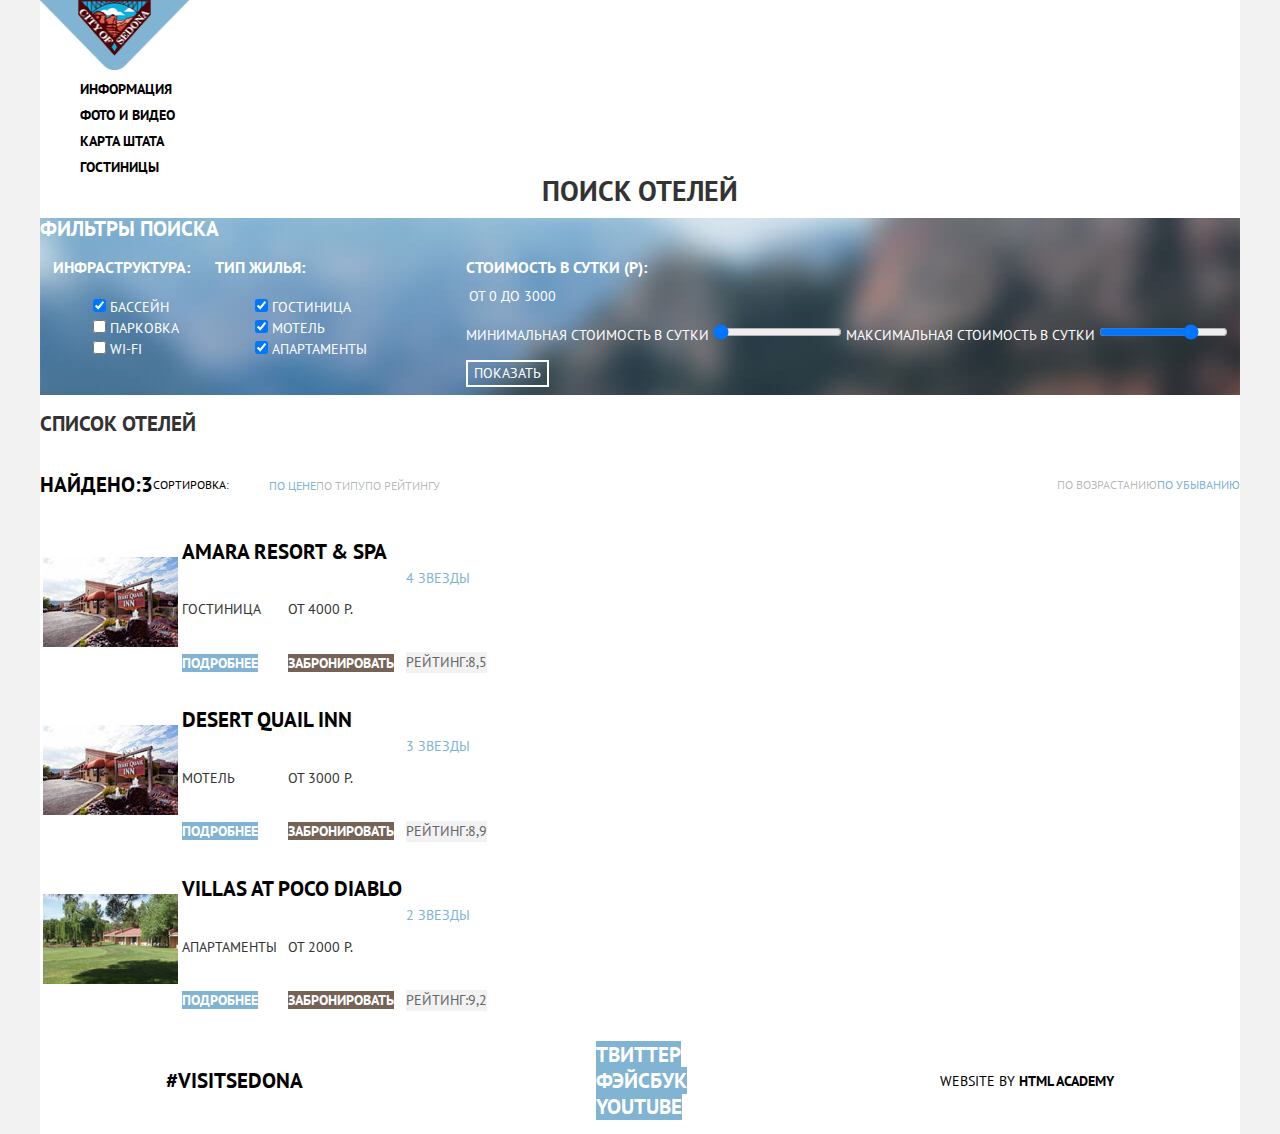
==== commit 402ace2c: "Правки сеток" ====
--- a/hotels.html
+++ b/hotels.html
@@ -72,9 +72,9 @@
               </tr>
             </table>
             <p class="filter-range">
-              <label  class="visually-hidden" for="filter-min-cost">Минимальная стоимость в сутки<br></label>
+              <label  class="visually-hidden" for="filter-min-cost">Минимальная стоимость в сутки</label>
               <input type="range" id="filter-min-cost" name="mincost" min="0" max="4000" value="0">
-              <label  class="visually-hidden" for="filter-max-cost"><br>Максимальная стоимость в сутки<br></label>
+              <label  class="visually-hidden" for="filter-max-cost">Максимальная стоимость в сутки</label>
               <input type="range" id="filter-max-cost" name="maxcost" min="0" max="4000" value="3000">
             </p>
             <button class="button" type="submit">Показать</button>
--- a/css/style.css
+++ b/css/style.css
@@ -24,7 +24,7 @@
 .container {
   width: 1200px;
   margin: 0 auto;
-  padding: 0 0;
+  padding: 0;
 
   color: #333333;
 
@@ -106,7 +106,6 @@
 .features-list {
   display: flex;
   flex-wrap: wrap;
-  /*flex-direction: column;*/
 
   margin: 0;
   padding: 0;
@@ -457,8 +456,6 @@
   display: flex;
   justify-content: space-around;
   align-items: center;
-
-  padding: ;
 }
 
 .main-footer-tag {
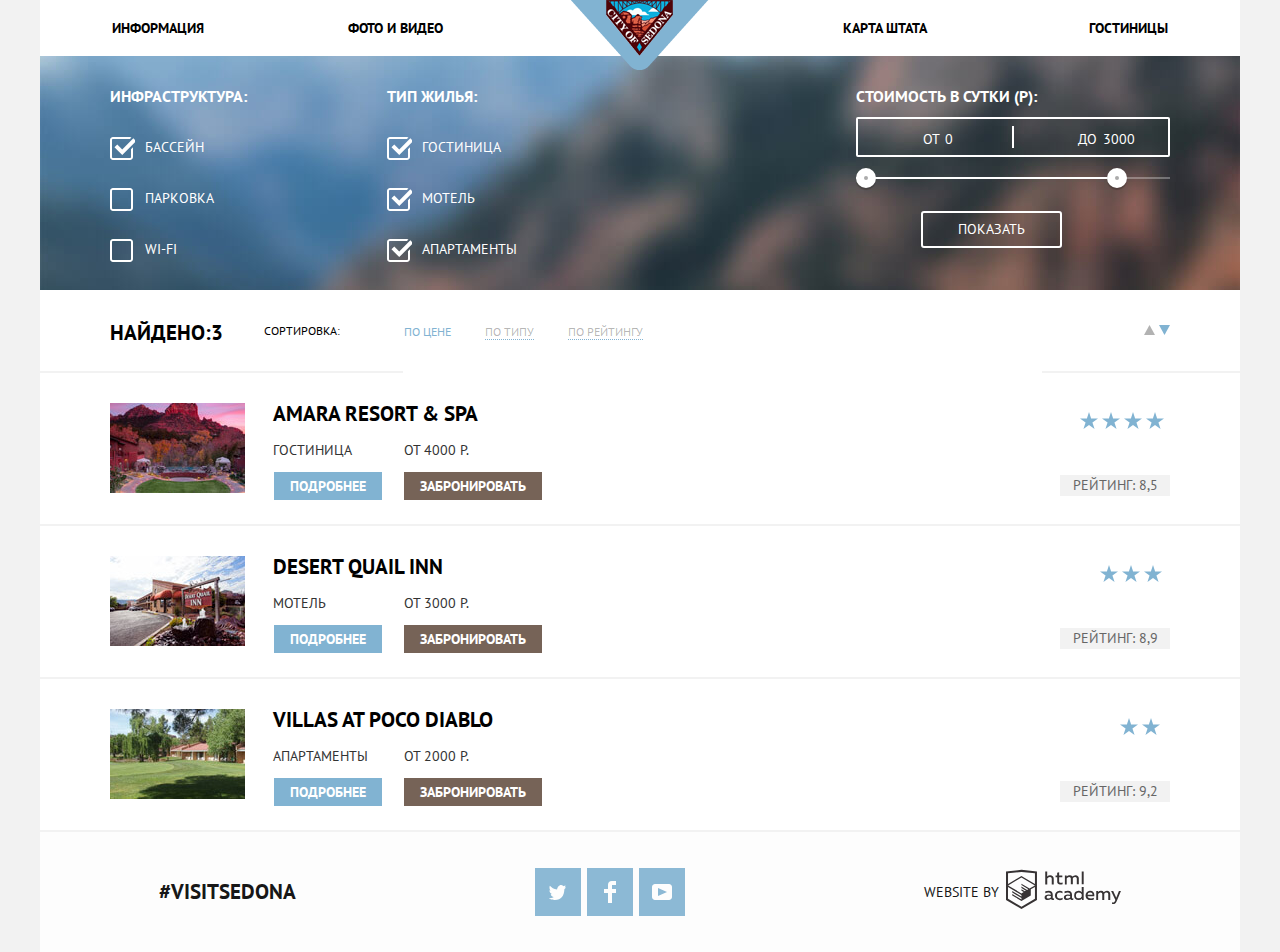
==== commit 87c548ad: "Декоративные элементы личного проекта" ====
--- a/hotels.html
+++ b/hotels.html
@@ -9,7 +9,7 @@
   <body>
     <header class="main-header container">
       <a class="main-header-logo">
-        <img src="img/index-logo.png" alt="Логотип городка Седона" width="150" height="70">
+        <img src="img/index-logo.png" alt="Логотип городка Седона" width="138" height="70">
       </a>
       <nav class="main-navigation">
         <ul class="main-navigation-list">
@@ -61,146 +61,158 @@
           </fieldset>
           <fieldset>
             <legend>Стоимость в сутки (Р):</legend>
-            <table>
-              <tr>
-                <td class="filter-out">
-                  От <output name="mincostout" for="filter-min-cost">0</output>
-                </td>
-                <td class="filter-out">
-                  До <output name="maxcostout" for="filter-max-cost">3000</output>
-                </td>
-              </tr>
-            </table>
-            <p class="filter-range">
-              <label  class="visually-hidden" for="filter-min-cost">Минимальная стоимость в сутки</label>
-              <input type="range" id="filter-min-cost" name="mincost" min="0" max="4000" value="0">
-              <label  class="visually-hidden" for="filter-max-cost">Максимальная стоимость в сутки</label>
-              <input type="range" id="filter-max-cost" name="maxcost" min="0" max="4000" value="3000">
-            </p>
+            <div class="price-controls">
+              <label class="min-price">от <input type="text" name="min-price" value="0"></label>
+              <label class="max-price">до <input type="text" name="max-price" value="3000"></label>
+            </div>
+            <div class="range-controls">
+              <div class="scale">
+                <div class="bar"></div>
+              </div>
+              <div class="range-toggle range-toggle-min"></div>
+              <div class="range-toggle range-toggle-max"></div>
+            </div>
             <button class="button" type="submit">Показать</button>
           </fieldset>
         </form>
       </section>
       <section class="result-filters">
         <h2 class="visually-hidden">Список отелей</h2>
-        <header class="header-result">
-          <h3>Найдено:3</h3>
-          <p>Сортировка:</p>
-          <ul class="sort-list">
-            <li class="sort-item-current">
-              <a href="#" class="button-sort" >По цене</a>
-            </li>
-            <li>
-              <a href="#"  class="button-sort" >По типу</a>
-            </li>
-            <li>
-              <a href="#"  class="button-sort" >По рейтингу</a>
-            </li>
-          </ul>
-          <a  href="#" class="sort-up">По возрастанию</a>
-          <a href="#" class="sort-down">По убыванию</a>
-        </header>
         <table class="hotels-list">
           <tr>
+            <td class="hotel-item-image">
+              <h3>Найдено:3</h3>
+            </td>
+            <td class="hotel-item-sort" >
+              <p>Сортировка:</p>
+            </td>
+            <td class="sort-list">
+              <ul>
+                <li class="sort-item-current">
+                  <a href="#" class="button-sort" >По цене</a>
+                </li>
+                <li>
+                  <a href="#"  class="button-sort" >По типу</a>
+                </li>
+                <li>
+                  <a href="#"  class="button-sort" >По рейтингу</a>
+                </li>
+              </ul>
+            </td>
+            <td class="rating rating-buttons">
+              <a  href="#" class="sort-up">
+                <span class="visually-hidden">По возрастанию</span>
+                <svg xmlns="http://www.w3.org/2000/svg" width="11" height="10" viewBox="0 0 11 10"><path fill="#231F20" d="M5.5 0L0 10h11z"/></svg>
+              </a>
+              <a href="#" class="sort-down">
+                <span class="visually-hidden">По убыванию</span>
+                <svg xmlns="http://www.w3.org/2000/svg" width="11" height="10" viewBox="0 0 11 10"><path fill="#231F20" d="M5.5 10L0 0h11"/></svg>
+              </a>
+            </td>
+          </tr>
+          <tr>
             <td rowspan="3" class="hotel-item-image">
               <a href="hotel-item.html">
+                <img src="img/hotel-1.jpg" width="135" height="90" alt="Desert Quail INN">
+              </a>
+            </td>
+            <td colspan="2" class="hotel-tem-title">
+              <h3>
+                <a href="hotel-item.html" class="hotel-title">Amara Resort &amp; SPA</a>
+              </h3>
+            </td>
+            <td rowspan="2" class="stars">
+              <span class="stars-four"></span>
+              <span class="visually-hidden">4 звезды</span>
+            </td>
+          </tr>
+          <tr>
+            <td class="hotel-item-kind">
+              <p>Гостиница</p>
+            </td>
+            <td class="hotel-item-price">
+              <p>От 4000 Р.</p>
+            </td>
+          </tr>
+          <tr>
+            <td class="button-cell">
+              <a class="btn button-more" href="hotel-item.html">Подробнее</a>
+            </td>
+            <td class="button-cell">
+              <a class="btn button-book" href="#">Забронировать</a>
+            </td>
+            <td class="rating">
+              <p class="rating-value">Рейтинг: 8,5</p>
+            </td>
+          </tr>
+          <tr>
+            <td rowspan="3" class="hotel-item-image">
+              <a href="hotel-item.html">
                 <img src="img/hotel-2.jpg" width="135" height="90" alt="Desert Quail INN">
               </a>
             </td>
-            <td colspan="2">
-              <h3>
-                <a href="hotel-item.html" class="hotel-title">Amara Resort &amp; SPA</a>
-              </h3>
-            </td>
-            <td rowspan="2" class="hotel-item-stars">
-              <span class="stars-four">4 звезды</span>
-            </td>
-          </tr>
-          <tr>
-            <td >
-              <p class="hotel-item-kind">Гостиница</p>
-            </td>
-            <td >
-              <p class="hotel-item-price">От 4000 Р.</p>
-            </td>
-          </tr>
-          <tr>
-            <td>
+            <td colspan="2" class="hotel-tem-title">
+              <h3>
+                <a href="hotel-item.html" class="hotel-title">Desert Quail INN</a>
+              </h3>
+            </td>
+            <td rowspan="2" class="stars">
+              <span class="stars-three"></span>
+              <span class="visually-hidden">3 звезды</span>
+            </td>
+          </tr>
+          <tr>
+            <td class="hotel-item-kind">
+              <p>Мотель</p>
+            </td>
+            <td class="hotel-item-price">
+              <p>От 3000 Р.</p>
+            </td>
+          </tr>
+          <tr>
+            <td class="button-cell">
               <a class="btn button-more" href="hotel-item.html">Подробнее</a>
             </td>
-            <td >
+            <td class="button-cell">
               <a class="btn button-book" href="#">Забронировать</a>
             </td>
-            <td>
-              <p class="rating-value">Рейтинг:8,5</p>
+            <td class="rating">
+              <p class="rating-value">Рейтинг: 8,9</p>
             </td>
           </tr>
           <tr>
             <td rowspan="3" class="hotel-item-image">
               <a href="hotel-item.html">
-                <img src="img/hotel-2.jpg" width="135" height="90" alt="Desert Quail INN">
-              </a>
-            </td>
-            <td colspan="2">
-              <h3>
-                <a href="hotel-item.html" class="hotel-title">Desert Quail INN</a>
-              </h3>
-            </td>
-            <td rowspan="2" class="hotel-item-stars">
-              <span class="stars-three">3 звезды</span>
-            </td>
-          </tr>
-          <tr>
-            <td >
-              <p class="hotel-item-kind">Мотель</p>
-            </td>
-            <td >
-              <p class="hotel-item-price">От 3000 Р.</p>
-            </td>
-          </tr>
-          <tr>
-            <td>
+                <img src="img/hotel-3.jpg" width="135" height="90" alt="Villas at Poco Diablo">
+              </a>
+            </td>
+            <td colspan="2" class="hotel-tem-title">
+              <h3>
+                <a href="hotel-item.html" class="hotel-title">Villas at Poco Diablo</a>
+              </h3>
+            </td>
+            <td rowspan="2" class="stars">
+              <span class="stars-two"></span>
+              <span class="visually-hidden">2 звезды</span>
+            </td>
+          </tr>
+          <tr>
+            <td class="hotel-item-kind">
+              <p>Апартаменты</p>
+            </td>
+            <td class="hotel-item-price">
+              <p>От 2000 Р.</p>
+            </td>
+          </tr>
+          <tr>
+            <td class="button-cell">
               <a class="btn button-more" href="hotel-item.html">Подробнее</a>
             </td>
-            <td >
+            <td class="button-cell">
               <a class="btn button-book" href="#">Забронировать</a>
             </td>
-            <td>
-              <p class="rating-value">Рейтинг:8,9</p>
-            </td>
-          </tr>
-          <tr>
-            <td rowspan="3" class="hotel-item-image">
-              <a href="hotel-item.html">
-                <img src="img/hotel-3.jpg" width="135" height="90" alt="Villas at Poco Diablo">
-              </a>
-            </td>
-            <td colspan="2">
-              <h3>
-                <a href="hotel-item.html" class="hotel-title">Villas at Poco Diablo</a>
-              </h3>
-            </td>
-            <td rowspan="2" class="hotel-item-stars">
-              <span class="stars-two">2 звезды</span>
-            </td>
-          </tr>
-          <tr>
-            <td >
-              <p class="hotel-item-kind">Апартаменты</p>
-            </td>
-            <td >
-              <p class="hotel-item-price">От 2000 Р.</p>
-            </td>
-          </tr>
-          <tr>
-            <td>
-              <a class="btn button-more" href="hotel-item.html">Подробнее</a>
-            </td>
-            <td >
-              <a class="btn button-book" href="#">Забронировать</a>
-            </td>
-            <td>
-              <p class="rating-value">Рейтинг:9,2</p>
+            <td class="rating">
+              <p class="rating-value">Рейтинг: 9,2</p>
             </td>
           </tr>
         </table>
@@ -274,14 +286,32 @@
       </div>
       <div class="footer-social">
         <ul>
-          <li><a class="social-button" href="#">Твиттер</a></li>
-          <li><a class="social-button" href="#">Фэйсбук</a></li>
-          <li><a class="social-button" href="#">Youtube</a></li>
+          <li>
+            <a class="social-button" href="#">
+              <span class="visually-hidden">Твиттер</span>
+              <svg xmlns="http://www.w3.org/2000/svg" xmlns:xlink="http://www.w3.org/1999/xlink" width="17" height="15" viewBox="0 0 17 15"><path fill="#FFF" d="M10.95.144c1.685-.496 2.984.27 3.577 1.179.673-.231 1.331-.481 2.011-.708a2.345 2.345 0 0 1-.857 1.768c.685.17 1.304-.491 1.304-.491-.169 1-1.006 1.788-1.563 2.024-.231 6.75-3.175 11.217-10.077 11.082h-.446c-.41 0-4.164-.46-4.898-1.887 2.271.196 3.893-.422 4.693-1.177-.96-.3-2.679-.477-2.979-2.95.349.106.564.228 1.19.119C1.705 8.247.374 7.53.448 5.33c.285.328 1.067.536 1.34.472C1.085 5.561-.182 2.442.894.85c1.818 1.854 3.735 3.606 7.152 3.773C8.254 2.33 9.183.793 10.95.144z"/></svg>
+            </a>
+          </li>
+          <li>
+            <a class="social-button" href="#">
+              <span class="visually-hidden">Фэйсбук</span>
+              <svg xmlns="http://www.w3.org/2000/svg" width="12" height="22" viewBox="0 0 12 22"><path fill="#FFF" d="M12 4V0H8a4 4 0 0 0-4 4v4H0v4h4v10h4V12h4V8H8V4h4z"/></svg>
+            </a>
+          </li>
+          <li>
+            <a class="social-button" href="#">
+              <span class="visually-hidden">Youtube</span>
+              <svg xmlns="http://www.w3.org/2000/svg" xmlns:xlink="http://www.w3.org/1999/xlink" width="20" height="16" viewBox="0 0 20 16"><path fill="#FFF" d="M17 0H3C1.35 0 0 1.35 0 3v10c0 1.65 1.35 3 3 3h14c1.65 0 3-1.35 3-3V3c0-1.65-1.35-3-3-3zM6.027 11.998V4.002L15.014 8l-8.987 3.998z"/></svg>
+            </a>
+          </li>
         </ul>
       </div>
       <div class="footer-copyright">
         <b>Website by</b>
-        <a class="button" href="https://htmlacademy.ru/intensive/htmlcss">HTML Academy</a>
+        <a href="https://htmlacademy.ru/intensive/htmlcss">
+          <span class="visually-hidden">HTML Academy</span>
+          <svg id="Layer_1" data-name="Layer 1" xmlns="http://www.w3.org/2000/svg" width="115" height="41" viewBox="0 0 108.08 36.85"><title>logo-htmlacademy-small1</title><path d="M44.61,26.88a2,2,0,0,0,.55-0.1v1.33a3.25,3.25,0,0,1-1.18.21,1.67,1.67,0,0,1-1.67-1,4.84,4.84,0,0,1-3.14,1.08c-1.51,0-2.91-.83-2.91-2.55,0-2.13,2-2.79,3.71-2.79a11.08,11.08,0,0,1,2.17.25v-0.3c0-1-.76-1.77-2.19-1.77a7.42,7.42,0,0,0-3,.64v-1.7a10.21,10.21,0,0,1,3.19-.55c2.36,0,3.81,1.12,3.81,3.65v3a0.54,0.54,0,0,0,.49.59h0.17Zm-6.44-1.13A1.35,1.35,0,0,0,39.63,27h0.11a3.39,3.39,0,0,0,2.41-1V24.58a9.72,9.72,0,0,0-1.81-.21c-1,0-2.16.33-2.16,1.38h0Zm12.36-6.11a5,5,0,0,1,2.57.64V22a4.08,4.08,0,0,0-2.3-.7,2.75,2.75,0,1,0,0,5.49,5,5,0,0,0,2.43-.64v1.71a6.27,6.27,0,0,1-2.76.57A4.21,4.21,0,0,1,46,24.51q0-.21,0-0.41a4.32,4.32,0,0,1,4.18-4.46h0.38Zm12.17,7.24a2,2,0,0,0,.55-0.1v1.33a3.25,3.25,0,0,1-1.18.21,1.67,1.67,0,0,1-1.67-1,4.84,4.84,0,0,1-3.14,1.08c-1.51,0-2.91-.83-2.91-2.55,0-2.13,2-2.79,3.71-2.79a11.08,11.08,0,0,1,2.17.25v-0.3c0-1-.76-1.77-2.19-1.77a7.42,7.42,0,0,0-3,.64v-1.7a10.21,10.21,0,0,1,3.19-.55c2.36,0,3.81,1.12,3.81,3.65v3a0.54,0.54,0,0,0,.49.59h0.17Zm-6.44-1.13A1.35,1.35,0,0,0,57.73,27h0.11a3.39,3.39,0,0,0,2.41-1V24.58a9.72,9.72,0,0,0-1.81-.21c-1.06,0-2.16.33-2.16,1.38h0ZM73,16V28.2H71.35V26.88a3.88,3.88,0,0,1-3.19,1.54,4.4,4.4,0,0,1,0-8.78,3.81,3.81,0,0,1,3,1.3V16H73Zm-4.53,5.22a2.76,2.76,0,1,0,0,5.52A2.86,2.86,0,0,0,71.15,25V23A2.91,2.91,0,0,0,68.49,21.27ZM79,19.64c3.31,0,4.46,2.68,3.92,5.09H76.7c0.21,1.5,1.67,2.11,3.19,2.11a6.11,6.11,0,0,0,2.64-.59v1.6a7.14,7.14,0,0,1-3,.57C77,28.42,74.78,27,74.78,24a4.18,4.18,0,0,1,4-4.39H79Zm0.09,1.54a2.28,2.28,0,0,0-2.44,2.1v0.06H81.3A2,2,0,0,0,79.13,21.18Zm5.73,7V19.87h1.65v1a3.81,3.81,0,0,1,2.78-1.27A2.86,2.86,0,0,1,91.89,21a4.12,4.12,0,0,1,2.91-1.33A3.06,3.06,0,0,1,98,23V28.2h-1.9V23.05a1.59,1.59,0,0,0-1.42-1.75H94.42a2.8,2.8,0,0,0-2.07,1.12V28.2h-1.9V23.05A1.59,1.59,0,0,0,89,21.31H88.8a3,3,0,0,0-2.21,1.29v5.63H84.86Zm21.31-8.33h1.9l-3.91,9.46c-0.9,2.17-2.09,2.86-3.35,2.86a4.76,4.76,0,0,1-1.1-.14V30.46a2.86,2.86,0,0,0,.85.12c0.9,0,1.58-.64,2.07-1.9l0.17-.42-4-8.4h2l2.86,6.29ZM38.73,1.46V6.22a3.81,3.81,0,0,1,2.7-1.14,3.25,3.25,0,0,1,3.44,3.4v5.15H43V8.72a1.81,1.81,0,0,0-1.61-2h-0.3a2.93,2.93,0,0,0-2.32,1.39v5.52h-1.9V1.46h1.9ZM49.94,2.31v3h3V6.91h-3v3.81c0,1.1.5,1.46,1.58,1.46a4.49,4.49,0,0,0,1.69-.33v1.6A6.8,6.8,0,0,1,51,13.8a2.55,2.55,0,0,1-2.86-2.74V6.89H46.58V5.26h1.5V2.74Zm5.4,11.31V5.28H57v1A3.81,3.81,0,0,1,59.77,5a2.86,2.86,0,0,1,2.6,1.33A4.12,4.12,0,0,1,65.28,5,3.06,3.06,0,0,1,68.44,8.4v5.21h-1.9V8.46a1.59,1.59,0,0,0-1.42-1.75H64.89a2.8,2.8,0,0,0-2.07,1.12v5.78h-1.9V8.46A1.59,1.59,0,0,0,59.5,6.71H59.27A3,3,0,0,0,57.06,8v5.63H55.34ZM71.17,1.45H73V13.6H71.17V1.45ZM14.71,0H14.55L0,1.54V28.21l14.55,8.66,14.55-8.66V1.54Zm12.5,27.1L14.55,34.64,1.9,27.12V16.18l12.59,7.5V25L5.86,19.9v1.31l8.68,5.21v1.39L5.87,22.65V24l8.68,5.21,8.75-5.24V18.31L27.2,16V27.12Zm0-12.53-3.48,2-1.6,1L14.51,13v1.31L21,18.23H21l-0.14.09-1,.54-5.37-3.2V17l4.24,2.52-1,.67-3.2-1.9v1.31l2.1,1.24L14.5,22.1,2,14.65,14.51,7.11Zm0-1.32L14.49,5.76,1.91,13.25v-10L14.56,1.92,27.21,3.25v10h0Z" transform="translate(0 -0.02)" fill="#231f20"/></svg>
+        </a>
       </div>
     </footer>
   </body>
--- a/css/style.css
+++ b/css/style.css
@@ -16,9 +16,40 @@
   text-decoration: none;
 }
 
+img {
+  max-width: 100%;
+  height: auto;
+}
+
+.visually-hidden:not(:focus):not(:active),
+input[type="checkbox"].visually-hidden,
+input[type="radio"].visually-hidden {
+  position: absolute;
+
+  width: 1px;
+  height: 1px;
+  margin: -1px;
+  border: 0;
+  padding: 0;
+
+  white-space: nowrap;
+
+  clip-path: inset(100%);
+  clip: rect(0 0 0 0);
+  overflow: hidden;
+}
+
 .main-header {
   margin: 0;
   padding: 0;
+}
+
+.main-header-logo {
+  position: absolute;
+  left: 50%;
+  width: 138px;
+  height: 70px;
+  margin-left: -69px;
 }
 
 .container {
@@ -38,7 +69,6 @@
   color: #000000;
 
   background-color: #ffffff;
-  /*outline: 1px solid green;*/
 }
 
 .btn {
@@ -49,11 +79,15 @@
   text-align: center;
   text-transform: uppercase;
   border: none;
-
 }
 
 .main-navigation-list {
-  margin: 0;
+  display: flex;
+  flex-wrap: wrap;
+  justify-content: space-between;
+
+  margin: 0;
+  padding: 0;
 
   list-style: none;
 }
@@ -63,7 +97,18 @@
 }
 
 .main-navigation-list a {
-  color: #000000;
+  display: block;
+  padding: 15px 72px;
+
+  color: #000000;
+}
+
+.main-navigation-list li:nth-child(2) {
+  margin-right: auto;
+}
+
+.main-navigation-list li:nth-child(4) a {
+  padding-left: 90px;
 }
 
 .main-navigation-list a:hover,
@@ -85,22 +130,54 @@
 }
 
 .index-banner {
-  text-align: center;
-}
-
-
-.features h2,
+  margin-bottom: 60px;
+  width: 1200px;
+  height: 508px;
+  background-image:
+    url("../img/Welcome.png"),
+    url("../img/to the gorgeous.png"),
+    url("../img/Sedona.png"),
+    url("../img/grand-canyon.png"),
+    url("../img/Shape1200.png"),
+    url("../img/index-background1200.jpg");
+  background-repeat: no-repeat;
+  background-position:
+    left 506px top 76px,
+    left 513px top 132px,
+    left 371px top 214px,
+    left 452px top 348px,
+    left 0 top 451px,
+    0 0;
+}
+
+.index-banner p {
+  margin: 0;
+  padding: 0;
+}
+
+.features {
+  margin: 0;
+  margin-bottom: 55px;
+}
+
 .features h3,
 .features-text {
+  margin: 0;
+
   text-align: center;
 }
 
+.features-text {
+  margin-bottom: 55px;
+}
+
 .features h3 {
+  margin-bottom: 35px;
+
   font-size: 21px;
   line-height: 26px;
   font-weight: 700;
   color: #000000;
-
 }
 
 .features-list {
@@ -110,16 +187,45 @@
   margin: 0;
   padding: 0;
 
-
   list-style: none;
 }
 
 .feature-box {
   width: 400px;
+  padding-top: 45px;
 
   color: #000000;
   background-color: #eeeeee;
   text-align: center;
+}
+
+.feature-box h3 {
+  margin: 0;
+  margin-bottom: 25px;
+}
+
+.feature-box p {
+  margin: 0;
+  margin-top: 25px;
+}
+
+
+.feature-img1 {
+  width: 800px;
+  height: 256px;
+
+  background-image: url("../img/feature-1.jpg");
+  background-repeat: no-repeat;
+  background-position: 0 -80px;
+}
+
+.feature-img2 {
+  width: 800px;
+  height: 256px;
+
+  background-image: url("../img/feature-2.jpg");
+  background-repeat: no-repeat;
+  background-position: 0 -80px;
 }
 
 .feature-first {
@@ -134,13 +240,46 @@
   padding: 0;
 }
 
-.feature-first-list li{
-  margin: 0;
-  padding: 0;
+.feature-first-list li {
+  margin: 0;
+  padding: 0;
+  padding-top: 60px;
   width: 400px;
-
-  /*outline: 1px solid green;*/
-}
+}
+
+.icon-home,
+.icon-food,
+.icon-gift {
+  display: block;
+  width: 75px;
+  height: 75px;
+  margin: 0 auto;
+  margin-bottom: 25px;
+  background-repeat: no-repeat;
+}
+
+.icon-home {
+  background-image: url("../img/icon-1.svg");
+}
+
+.icon-food {
+  background-image: url("../img/icon-2.svg");
+}
+
+.icon-gift {
+  background-image: url("../img/icon-3.svg");
+}
+
+.feature-first-list h3 {
+  margin: 0;
+  margin-bottom: 25px;
+}
+
+.feature-first-list p {
+  margin: 0;
+  margin-bottom: 85px;
+}
+
 
 .feature-second {
   display: flex;
@@ -173,20 +312,42 @@
   background-color: #ffffff;
 }
 
+.feature-third,
+.feature-fourth,
+.feature-fifth {
+  margin: 0;
+  padding-top: 50px;
+  padding-bottom: 65px;
+}
+
+
 .search-hotels {
   text-align: center;
   color: #333333;
+
   background-color: #ffffff;
 }
 
 .search-hotels h2 {
+  margin: 0;
+  margin-bottom: 35px;
+
   font-size: 30px;
   line-height: 36px;
   font-weight: 700;
   color: #000000;
 }
 
+.search-hotels p {
+  margin: 0;
+  margin-bottom: 50px;
+}
+
+
 .button-search-hotels {
+  display: block;
+  margin: 0 auto;
+  padding: 30px  140px;
   font-size: 21px;
   line-height: 26px;
 
@@ -203,15 +364,39 @@
   background-color: #503e33;
 }
 
-
 .modal-search-hotels {
+  position: absolute;
+  left: 50%;
+  width: 570px;
+  margin-left: -285px;
+
   font-size: 14px;
   line-height: 26px;
   font-weight: 700;
   color: #000000;
-}
-.search-hotels input {
+  z-index: 2;
+}
+
+.search-hotels-form {
+  margin: 0;
+  padding: 55px;
+  text-align: left;
+
+  background-color: #ffffff;
+}
+
+.search-hotels-form p {
+  display: inline-block;
+  margin: 0;
+  margin-bottom: 30px;
+
+}
+
+.search-hotels-form input {
   font: inherit;
+  min-width: 114px;
+  height: 38px;
+  /*margin-left: 20px;*/
   font-size: 14px;
   line-height: 26px;
   font-weight: 700;
@@ -221,19 +406,23 @@
   background-color: #f2f2f2;
 }
 
-.search-hotels input:hover,
-.search-hotels input:focus {
+.search-hotels-form input:hover,
+.search-hotels-form input:focus {
   border: none;
   background-color: #ebebeb;
 }
 
-.search-hotels input:active {
+.search-hotels-form input:active {
   border: 2px solid #e5e5e5;
   background-color: #ffffff;
 }
 
 
 .button-search {
+  display: block;
+  margin: 0 auto;
+  padding: 16px  197px;
+
   font-size: 21px;
   line-height: 26px;
 
@@ -250,13 +439,20 @@
   background-color: #5496bd;
 }
 
+.map {
+  position: relative;
+  bottom: -120px;
+  margin-top: -120px;
+  z-index: 0;
+}
+
 .filters {
   color: #ffffff;
-
 
   background-color: #81b3d2;
   background-image: url("../img/filter-background1200.jpg");
   background-repeat: no-repeat ;
+  background-position: 0 -50px;
 }
 
 .filter {
@@ -264,22 +460,82 @@
   justify-content: space-between;
 }
 
-.filter fieldset:nth-child(3){
+.filter fieldset:nth-child(3) {
   margin-left: auto;
 }
 
 .filter fieldset {
+  margin: 0;
+
+  padding: 0 70px;
+
+  /*outline: 1px solid #ffffff;*/
   border: none;
 }
 
 .filter legend {
+  margin-bottom: 30px;
+  padding-top: 30px;
+
   font-size: 16px;
   line-height: 21px;
   font-weight: 700;
 }
 
+.filter fieldset:nth-child(3) legend {
+  margin-bottom: 10px;
+}
+
 .filter ul {
+  padding: 0;
+  margin: 0;
+
   list-style: none;
+}
+
+.filter-option {
+  margin: 0;
+  margin-bottom: 30px;
+  padding-left: 35px;
+}
+
+.filter-option label {
+  position: relative;
+
+  display: block;
+
+  cursor: pointer;
+  user-select: none;
+}
+
+.filter-input-checkbox + label::before {
+  content: "";
+
+  position: absolute;
+  left: -35px;
+  top: 0;
+
+  width: 25px;
+  height: 25px;
+
+  background-image: url("../img/checkbox-off.svg");
+  background-repeat: no-repeat;
+  background-position: 0 0;
+}
+
+.filter-input-checkbox:checked + label::before {
+  content: "";
+
+  position: absolute;
+  top: 0px;
+  left: -35px;
+
+  width: 25px;
+  height: 25px;
+
+  background-image: url("../img/checkbox-on.svg");
+  background-repeat: no-repeat;
+  background-position: 0 0;
 }
 
 .filter-input:disabled {
@@ -288,8 +544,108 @@
   opacity: 0.5;
 }
 
+.price-controls {
+  position: relative;
+
+  height: 36px;
+  margin-bottom: 20px;
+
+  font-size: 0;
+
+  border: 2px solid #ffffff;
+  border-radius: 2px;
+}
+
+.price-controls::after {
+  content: "";
+  position: absolute;
+  top: 50%;
+  left: 50%;
+
+  width: 2px;
+  height: 22px;
+
+  background: #ffffff;
+  transform: translate(-50%, -50%);
+}
+
+.price-controls label {
+  display: inline-block;
+
+  font-size: 14px;
+  line-height: 38px;
+  vertical-align: top;
+
+  cursor: pointer;
+}
+
+.price-controls .min-price,
+.price-controls .max-price {
+  width: 90px;
+  padding-left: 65px;
+}
+
+.price-controls input {
+  width: 50px;
+  margin: 0;
+
+  color: inherit;
+  font: inherit;
+
+  background: none;
+  border: none;
+}
+
+.range-controls {
+  position: relative;
+
+  margin-bottom: 32px;
+}
+
+.range-controls .scale {
+  height: 2px;
+
+  background: rgba(255, 255, 255, 0.3);
+}
+
+.range-controls .bar {
+  width: 80%;
+  height: 2px;
+
+  background: #ffffff;
+}
+
+.range-toggle {
+  position: absolute;
+  top: -9px;
+
+  width: 4px;
+  height: 4px;
+
+  background: #ababab;
+  border: 8px solid #ffffff;
+  border-radius: 50%;
+  box-shadow: 0 2px 1px 0 rgba(0, 1, 1, 0.2);
+  cursor: pointer;
+}
+
+.range-toggle:hover {
+  background: #1c4f80;
+}
+
+.range-toggle-min {
+  left: 0;
+}
+
+.range-toggle-max {
+  left: 80%;
+}
+
+
 .filter button {
-  border: 2px solid #ffffff;
+  margin-left: 65px;
+  padding: 6px 35px;
+
   font-size: 14px;
   line-height: 21px;
   font-weight: 400;
@@ -297,6 +653,8 @@
   color: #ffffff;
 
   background-color: rgba(255, 255, 255, 0);
+  border: 2px solid #ffffff;
+  border-radius: 3px;
 }
 
 .filter button:hover {
@@ -305,25 +663,9 @@
   background-color: rgba(255, 255, 255, 1);
 }
 
-.header-result {
-  display: flex;
-  justify-content: space-between;
-  align-items: center;
-}
-
-.sort-up {
-  margin-left: auto;
-}
-
-.header-result h3 {
-  font-size: 21px;
-  line-height: 26px;
-  font-weight: 700;
-  text-transform: uppercase;
-  color: #000000;
-}
-
-.header-result p {
+
+.hotel-item-sort {
+  vertical-align: middle;
   font-size: 12px;
   line-height: 18px;
   font-weight: 400;
@@ -332,10 +674,19 @@
 }
 
 .sort-list {
-  display: flex;
-  justify-content: space-between;
-
+  text-align: left;
+}
+
+
+.sort-list ul {
+  margin: 0;
+  padding: 0;
   list-style: none;
+}
+
+.sort-list li {
+  display: inline-block;
+  margin-right: 30px;
 }
 
 .button-sort {
@@ -344,10 +695,12 @@
   font-weight: 400;
   text-transform: uppercase;
   color: rgba(0, 0, 0, 0.3);
+  border-bottom: 1px dotted #81b3d2;
 }
 
 .sort-item-current .button-sort {
   color: #81b3d2;
+  border-bottom: none;
 }
 
 .button-sort:hover,
@@ -359,35 +712,40 @@
   color: #000000;
 }
 
-.sort-up {
-  font-size: 12px;
-  line-height: 18px;
-  font-weight: 400;
-  text-transform: uppercase;
-  color: rgba(0, 0, 0, 0.3);
-}
-
-.sort-down {
-  font-size: 12px;
-  line-height: 18px;
-  font-weight: 400;
-  text-transform: uppercase;
-  color: #81b3d2;
-}
-
-.sort-up:hover,
-.sort-down:hover,
-.sort-up:focus,
-.sort-down:focus {
-  color: #000000;
-}
-
-.sort-up:active,
-.sort-down:active {
-  color: #81b3d2;
-}
-
-.hotel-title {
+.sort-up path {
+  fill: rgba(0, 0, 0, 0.3)
+}
+
+.sort-down path {
+  fill: #81b3d2;
+}
+
+.sort-up:hover path,
+.sort-down:hover path,
+.sort-up:focus path,
+.sort-down:focus path {
+  fill: #000000;
+}
+
+.sort-up:active path,
+.sort-down:active path {
+  fill: #81b3d2;
+}
+
+.hotels-list {
+  width: 100%;
+  border-collapse: collapse;
+}
+
+.hotels-list p {
+  margin: 0;
+  padding: 0;
+}
+
+.hotels-list h3 {
+  margin: 0;
+  padding: 0;
+
   font-size: 21px;
   line-height: 26px;
   font-weight: 700;
@@ -395,6 +753,35 @@
   color: #000000;
 }
 
+.hotel-item-image {
+  width: 135px;
+  padding: 30px 10px 25px 70px;
+  text-align: left;
+
+  border-bottom: 2px solid #f2f2f2;
+}
+
+.hotel-item-sort {
+  border-bottom: 2px solid #f2f2f2;
+}
+
+.hotel-tem-title {
+  padding: 0;
+  padding-left: 10px;
+  margin: 0;
+  vertical-align: bottom;
+}
+
+.hotel-title {
+  margin: 0;
+  padding: 0;
+  font-size: 21px;
+  line-height: 26px;
+  font-weight: 700;
+  text-transform: uppercase;
+  color: #000000;
+}
+
 .hotel-title:hover,
 .hotel-title:focus {
   color: #81b3d2;
@@ -404,7 +791,26 @@
   color:  rgba(0, 0, 0, 0.3);
 }
 
+.hotel-item-kind {
+  width: 77px;
+  padding: 0 30px 0 10px;
+}
+.hotel-item-price {
+  width: 66px;
+  padding-right:550px;
+}
+
+.button-cell {
+  vertical-align: top;
+
+  border-bottom: 2px solid #f2f2f2;
+}
+
 .button-more {
+  margin: 0;
+  margin-left: 10px;
+  padding: 5px  16px;
+
   font-size: 14px;
   line-height: 21px;
 
@@ -422,6 +828,9 @@
 }
 
 .button-book {
+  margin: 0;
+  padding: 5px  16px;
+
   font-size: 14px;
   line-height: 21px;
 
@@ -442,20 +851,95 @@
   color: #81b3d2;
 }
 
+.stars {
+  text-align: right;
+  padding-right: 70px;
+
+}
+
+.stars-four {
+  display: inline-block;
+  width: 90px;
+  height: 17px;
+  background-image:
+    url("../img/star.svg"),
+    url("../img/star.svg"),
+    url("../img/star.svg"),
+    url("../img/star.svg");
+  background-repeat: no-repeat;
+  background-position:
+    0 0,
+    22px 0,
+    44px 0,
+    66px 0;
+}
+
+.stars-three {
+  display: inline-block;
+  width: 70px;
+  height: 17px;
+  background-image:
+    url("../img/star.svg"),
+    url("../img/star.svg"),
+    url("../img/star.svg");
+  background-repeat: no-repeat;
+  background-position:
+    0 0,
+    22px 0,
+    44px 0;
+}
+
+.stars-two {
+  display: inline-block;
+  width: 50px;
+  height: 17px;
+  background-image:
+    url("../img/star.svg"),
+    url("../img/star.svg");
+  background-repeat: no-repeat;
+  background-position:
+    0 0,
+    22px 0;
+}
+
+.rating {
+  width: 120px;
+  margin: 0;
+  padding-right: 70px;
+
+  text-align: right;
+  vertical-align: top;
+
+  border-bottom: 2px solid #f2f2f2;
+}
+
+.rating-buttons {
+  vertical-align: middle;
+}
+
 .rating-value {
+  display: inline-block;
+  margin: 0;
+  padding: 5px 15px;
+  width: 110px;
+
+
+  text-align: center;
   font-size: 14px;
   line-height: 21px;
   font-weight: 400;
   color: #666666;
 
   background-color: #f2f2f2;
-
 }
 
 .main-footer {
   display: flex;
   justify-content: space-around;
   align-items: center;
+
+  padding: 36px 0;
+  opacity: 0.9;
 }
 
 .main-footer-tag {
@@ -469,51 +953,63 @@
   margin: 0;
 }
 
+.footer-social {
+  width: 150px;
+}
+
 .footer-social ul {
+  display: flex;
+  flex-wrap: wrap;
+  justify-content: space-between;
+  width: 150px;
+  margin: 0 auto;
+  padding: 0;
+
   list-style: none;
 }
 
-.footer-social a {
-  font-size: 21px;
-  line-height: 26px;
-  font-weight: 700;
-  color: #ffffff;
-  vertical-align: middle;
-  text-align: center;
+
+.social-button {
+  display: flex;
+  align-items: center;
+  justify-content: center;
+  width: 46px;
+  height: 48px;
+
   background-color: #81b3d2;
-  border: none;
-}
-
-.footer-social a:hover,
-.footer-social a:focus {
+}
+
+.social-button:hover,
+.social-button:focus {
   background-color: #669ec0;
 }
 
-.footer-social a:active {
-  color: #87b6d1;
-  background-color: #5496bd;
+.social-button:active path {
+  fill: #87b6d1;
+}
+
+.footer-copyright {
+  display: flex;
+  justify-content: space-between;
+  align-items: flex-start;
+
+  width: 197px;
 }
 
 .footer-copyright b {
+  padding-top: 10px;
+
   font-size: 14px;
   line-height: 26px;
   font-weight: 400;
   color: #000000;
 }
 
-.footer-copyright a {
-  font-size: 14px;
-  line-height: 26px;
-  font-weight: 700;
-  color: #000000;
-}
-
-.footer-copyright a:hover,
-.footer-copyright a:focus{
-  color: #81b3d2;
-}
-
-.footer-copyright a:active {
-  color: #bdbbbc;
-}
-
+.footer-copyright a:hover path,
+.footer-copyright a:focus path {
+  fill: #81b3d2;
+}
+
+.footer-copyright a:active path  {
+  fill: #bdbbbc;
+}
